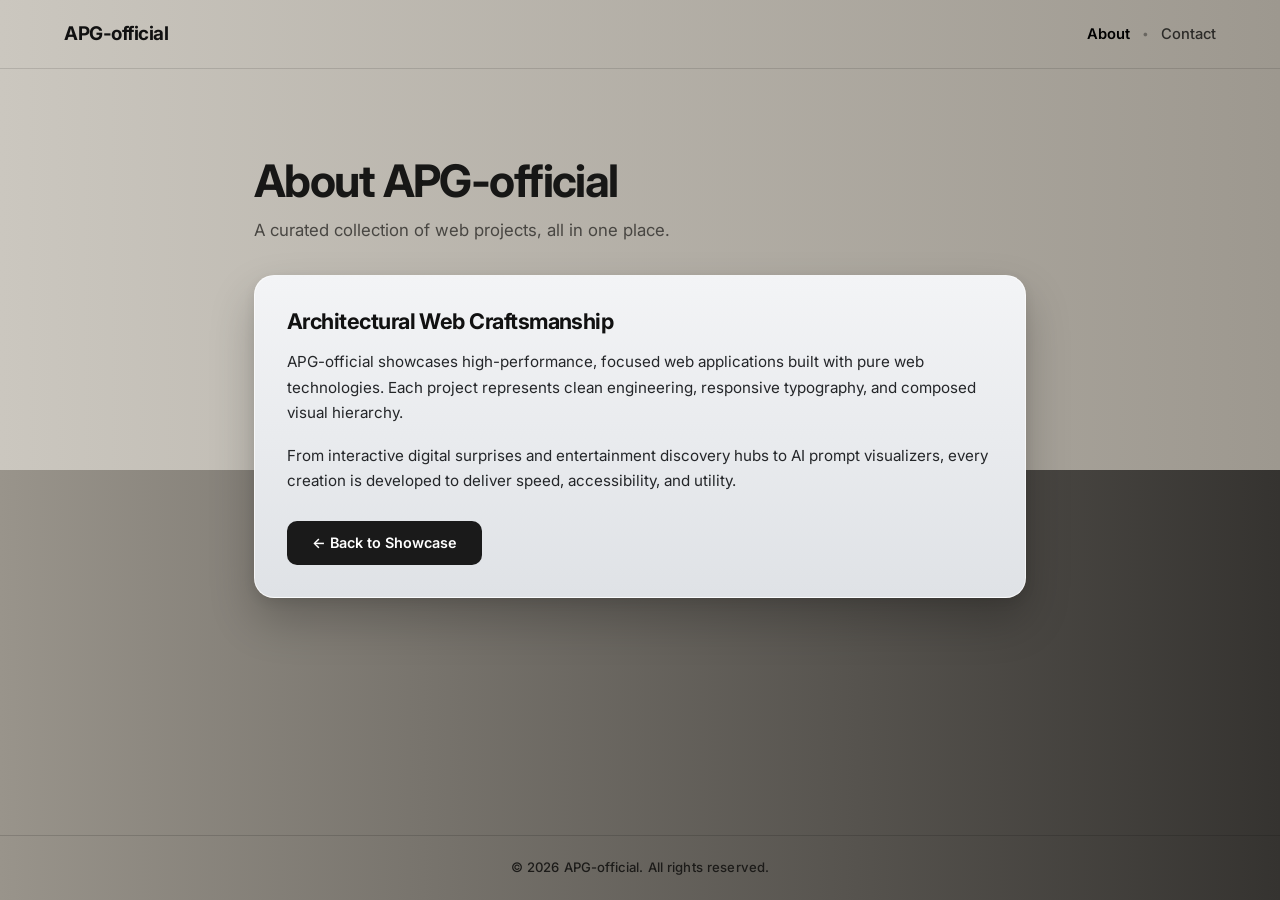
==== about/index.html @ 9f48dbbd "Redesign portfolio: flat matte architectural aesthetic with warm stone-gray and charcoal palette" ====
<!DOCTYPE html>
<html lang="en">
<head>
  <meta charset="UTF-8">
  <meta name="viewport" content="width=device-width, initial-scale=1.0">
  <title>About — APG-official</title>
  <link rel="preconnect" href="https://fonts.googleapis.com">
  <link rel="preconnect" href="https://fonts.gstatic.com" crossorigin>
  <link href="https://fonts.googleapis.com/css2?family=Inter:wght@400;500;600;700&display=swap" rel="stylesheet">
  <link rel="stylesheet" href="../css/style.css">
</head>
<body>
  <header class="site-header">
    <div class="container header-inner">
      <a href="../index.html" class="brand-logo" aria-label="APG-official home">
        <span class="brand-text">APG-official</span>
      </a>
      <nav class="nav-links" aria-label="Main Navigation">
        <a href="../about/" class="nav-item" style="color: var(--text-nav-hover); font-weight: 600;">About</a>
        <span class="nav-separator" aria-hidden="true">&bull;</span>
        <a href="../contact/" class="nav-item">Contact</a>
      </nav>
    </div>
  </header>

  <main>
    <section class="hero-section">
      <div class="container" style="max-width: 820px; padding-top: 36px; padding-bottom: 72px;">
        <h1 class="hero-heading" style="margin-bottom: 12px; font-size: clamp(2.2rem, 3.5vw, 2.8rem);">About APG-official</h1>
        <p class="hero-subtitle" style="margin-bottom: 32px; font-size: 1.05rem; line-height: 1.5;">
          A curated collection of web projects, all in one place.
        </p>
        <div class="card" style="padding: 32px; border-radius: 20px;">
          <h2 class="card-title" style="margin-bottom: 14px; font-size: 1.35rem;">Architectural Web Craftsmanship</h2>
          <p style="color: var(--text-body); font-size: 0.95rem; line-height: 1.65; margin-bottom: 18px;">
            APG-official showcases high-performance, focused web applications built with pure web technologies. Each project represents clean engineering, responsive typography, and composed visual hierarchy.
          </p>
          <p style="color: var(--text-body); font-size: 0.95rem; line-height: 1.65; margin-bottom: 28px;">
            From interactive digital surprises and entertainment discovery hubs to AI prompt visualizers, every creation is developed to deliver speed, accessibility, and utility.
          </p>
          <div>
            <a href="../index.html" class="card-cta" style="width: auto; display: inline-flex; padding: 0 24px; min-width: 180px;">
              <span>&larr; Back to Showcase</span>
            </a>
          </div>
        </div>
      </div>
    </section>
  </main>

  <footer class="site-footer">
    <div class="container footer-inner">
      <p class="footer-copy">&copy; 2026 APG-official. All rights reserved.</p>
    </div>
  </footer>
</body>
</html>
---- css/style.css ----
/* ==========================================================================
   APG-official — Flat, Matte Architectural Portfolio
   Warm Stone-Gray & Deep Charcoal Palette
   Strictly NO neon, NO glowing effects, NO colorful gradients
   ========================================================================== */

/* --- Architectural Design Tokens --- */
:root {
  /* Architectural Stone & Charcoal Palette */
  --stone-light: #cbc7bf;
  --stone-mid: #9d988f;
  --taupe-mid: #99948b;
  --charcoal-deep: #353330;

  /* Typography Colors */
  --text-headline: #171716;
  --text-title: #111111;
  --text-subtitle: #484642;
  --text-body: #242629;
  --text-domain: #5a5e64;
  --text-footer: #1c1b19;
  --text-nav: #2c2b28;
  --text-nav-hover: #000000;

  /* Card Surfaces & Multi-Layer Drop Shadows */
  --card-bg: linear-gradient(180deg, #f3f4f6 0%, #dfe2e6 100%);
  --card-border: rgba(255, 255, 255, 0.65);
  --card-shadow: 0 22px 45px rgba(0, 0, 0, 0.22), 0 4px 12px rgba(0, 0, 0, 0.08);
  --card-shadow-hover: 0 28px 55px rgba(0, 0, 0, 0.26), 0 6px 16px rgba(0, 0, 0, 0.1);

  /* Button Styles */
  --btn-bg: #1a1a1a;
  --btn-bg-hover: #2c2c2c;
  --btn-text: #ffffff;

  /* Search Input */
  --search-bg: rgba(255, 255, 255, 0.24);
  --search-border: rgba(255, 255, 255, 0.42);
  --search-shadow: 0 6px 18px rgba(0, 0, 0, 0.08);
  --search-placeholder: #4e4c48;
  --search-text: #141414;

  /* Hairline Dividers */
  --divider-header: rgba(0, 0, 0, 0.12);
  --divider-footer: rgba(0, 0, 0, 0.14);

  /* Apple / SF Pro inspired sans-serif font stack */
  --font-sans: -apple-system, BlinkMacSystemFont, "SF Pro Display", "SF Pro Text", "Inter", "Segoe UI", Roboto, Helvetica, Arial, sans-serif;

  /* Layout Metrics */
  --max-width: 1200px;
  --container-padding: 24px;
  --radius-card: 20px;
  --radius-preview: 12px;
  --radius-button: 10px;
  --radius-input: 10px;

  /* Dynamic or fallback vertical horizon split behind middle of cards */
  --split-point: 470px;

  /* Transitions */
  --transition-fast: 0.15s ease;
  --transition-smooth: 0.22s ease;
}

/* --- Base & Reset --- */
*, *::before, *::after {
  box-sizing: border-box;
  margin: 0;
  padding: 0;
}

html {
  font-size: 16px;
  scroll-behavior: smooth;
  -webkit-text-size-adjust: 100%;
}

body {
  font-family: var(--font-sans);
  color: var(--text-headline);
  min-height: 100vh;
  display: flex;
  flex-direction: column;
  line-height: 1.5;
  -webkit-font-smoothing: antialiased;
  -moz-osx-font-smoothing: grayscale;

  /* Split Matte Architectural Backdrop:
     Upper: subtle matte warm stone-gray gradient (#cbc7bf -> #9d988f)
     Lower: deeper matte warm taupe-charcoal gradient (#99948b -> #353330)
     with a crisp horizontal horizon split behind the middle of the cards */
  background-image: 
    linear-gradient(90deg, #cbc7bf 0%, #9d988f 100%),
    linear-gradient(90deg, #99948b 0%, #353330 100%);
  background-position: 
    top left,
    0 var(--split-point, 470px);
  background-size: 
    100% var(--split-point, 470px),
    100% 100%;
  background-repeat: no-repeat;
  background-color: var(--charcoal-deep);
}

main {
  flex: 1 0 auto;
}

img {
  display: block;
  max-width: 100%;
  height: auto;
}

button, input {
  font-family: inherit;
}

a {
  color: inherit;
  text-decoration: none;
}

/* Clean, non-neon accessible keyboard focus */
:focus-visible {
  outline: 2px solid #1a1a1a;
  outline-offset: 2px;
}

[hidden] {
  display: none !important;
}

.visually-hidden {
  position: absolute;
  width: 1px;
  height: 1px;
  padding: 0;
  margin: -1px;
  overflow: hidden;
  clip: rect(0, 0, 0, 0);
  white-space: nowrap;
  border: 0;
}

/* --- Shared Layout Container (Strict 1200px Alignment) --- */
.container {
  width: 100%;
  max-width: var(--max-width);
  margin-left: auto;
  margin-right: auto;
  padding-left: var(--container-padding);
  padding-right: var(--container-padding);
}

/* --- Top Navigation Bar --- */
.site-header {
  width: 100%;
  border-bottom: 1px solid var(--divider-header);
  background-color: transparent;
}

.header-inner {
  height: 68px;
  display: flex;
  align-items: center;
  justify-content: space-between;
}

.brand-logo {
  display: inline-flex;
  align-items: center;
  text-decoration: none;
  transition: opacity var(--transition-fast);
}

.brand-logo:hover {
  opacity: 0.85;
}

.brand-text {
  font-size: 1.18rem;
  font-weight: 700;
  letter-spacing: -0.025em;
  color: var(--text-title);
}

.nav-links {
  display: flex;
  align-items: center;
  gap: 12px;
}

.nav-item {
  font-size: 0.92rem;
  font-weight: 500;
  color: var(--text-nav);
  text-decoration: none;
  transition: color var(--transition-fast);
  padding: 4px 0;
}

.nav-item:hover {
  color: var(--text-nav-hover);
}

.nav-separator {
  color: rgba(0, 0, 0, 0.35);
  font-size: 0.75rem;
  user-select: none;
  line-height: 1;
}

/* --- Hero & Search Header Section --- */
.hero-section {
  padding-top: 52px;
  padding-bottom: 36px;
}

.hero-inner {
  display: flex;
  align-items: flex-end;
  justify-content: space-between;
  gap: 32px;
}

.hero-content {
  flex: 1 1 auto;
}

.hero-heading {
  font-size: clamp(2.2rem, 3.8vw, 3rem);
  font-weight: 700;
  color: var(--text-headline);
  line-height: 1.1;
  letter-spacing: -0.035em;
}

.hero-subtitle {
  margin-top: 8px;
  font-size: 1.05rem;
  font-weight: 400;
  color: var(--text-subtitle);
  line-height: 1.45;
}

/* Compact Matte Search Input */
.search-wrapper {
  flex: 0 0 310px;
  max-width: 100%;
}

.search-box {
  position: relative;
  display: flex;
  align-items: center;
  width: 100%;
}

.search-icon {
  position: absolute;
  left: 14px;
  width: 18px;
  height: 18px;
  color: var(--search-placeholder);
  pointer-events: none;
}

.search-input {
  width: 100%;
  height: 44px;
  padding: 0 38px 0 42px;
  font-size: 0.92rem;
  font-weight: 400;
  color: var(--search-text);
  background-color: var(--search-bg);
  border: 1px solid var(--search-border);
  border-radius: var(--radius-input);
  box-shadow: var(--search-shadow);
  backdrop-filter: blur(8px);
  -webkit-backdrop-filter: blur(8px);
  transition: background-color var(--transition-fast), border-color var(--transition-fast), box-shadow var(--transition-fast);
}

.search-input::placeholder {
  color: var(--search-placeholder);
  opacity: 0.85;
}

.search-input:hover {
  background-color: rgba(255, 255, 255, 0.32);
  border-color: rgba(255, 255, 255, 0.55);
}

.search-input:focus {
  outline: none;
  background-color: rgba(255, 255, 255, 0.4);
  border-color: rgba(0, 0, 0, 0.25);
  box-shadow: 0 8px 24px rgba(0, 0, 0, 0.12);
}

.search-clear-btn {
  position: absolute;
  right: 8px;
  width: 28px;
  height: 28px;
  display: flex;
  align-items: center;
  justify-content: center;
  background: transparent;
  border: none;
  border-radius: 6px;
  color: var(--search-placeholder);
  cursor: pointer;
  padding: 0;
  transition: color var(--transition-fast), background-color var(--transition-fast);
}

.search-clear-btn svg {
  width: 14px;
  height: 14px;
}

.search-clear-btn:hover {
  color: var(--text-headline);
  background-color: rgba(0, 0, 0, 0.08);
}

/* --- Gallery Grid Section --- */
.gallery-section {
  padding-top: 12px;
  padding-bottom: 84px;
}

.gallery-grid {
  display: grid;
  grid-template-columns: repeat(3, 1fr);
  gap: 28px;
  align-items: stretch; /* Cards stretch to equal height */
}

/* --- Architectural Card Component --- */
.card {
  display: flex;
  flex-direction: column;
  height: 100%;
  background-image: var(--card-bg);
  border: 1px solid var(--card-border);
  border-radius: var(--radius-card);
  box-shadow: var(--card-shadow);
  padding: 12px; /* 12px outer frame around preview image */
  overflow: hidden;
  transition: transform var(--transition-smooth), box-shadow var(--transition-smooth);
}

.card:hover {
  transform: translateY(-4px);
  box-shadow: var(--card-shadow-hover);
}

/* 16:10 Thumbnail Preview Container */
.card-thumbnail-wrap {
  position: relative;
  width: 100%;
  aspect-ratio: 16 / 10;
  border-radius: var(--radius-preview);
  overflow: hidden;
  background-color: #d8dbdf;
}

.card-thumbnail {
  width: 100%;
  height: 100%;
  object-fit: cover;
  object-position: top center;
  display: block;
}

/* Fallback preview placeholder when image fails */
.card-thumbnail-fallback {
  width: 100%;
  height: 100%;
  display: flex;
  flex-direction: column;
  align-items: center;
  justify-content: center;
  gap: 8px;
  background: #d8dbdf;
  color: var(--text-subtitle);
  font-size: 0.85rem;
  letter-spacing: 0.02em;
  text-align: center;
  padding: 16px;
}

.card-thumbnail-fallback svg {
  width: 28px;
  height: 28px;
  opacity: 0.6;
}

/* Card Body */
.card-body {
  display: flex;
  flex-direction: column;
  flex: 1 0 auto;
  padding: 18px 10px 8px 10px; /* ~22px total horizontal padding with card's 12px padding */
}

.card-title {
  font-size: 1.28rem;
  font-weight: 700;
  color: var(--text-title);
  line-height: 1.25;
  letter-spacing: -0.025em;
  margin-bottom: 4px;
}

/* Domain Line */
.card-domain {
  font-size: 0.82rem;
  color: var(--text-domain);
  font-weight: 500;
  letter-spacing: 0.01em;
  display: inline-flex;
  align-items: center;
  gap: 6px;
  margin-bottom: 12px;
}

.card-domain-icon {
  width: 13px;
  height: 13px;
  flex-shrink: 0;
  color: var(--text-domain);
}

/* Short Description (Clamped to 2 lines max) */
.card-desc {
  font-size: 0.9rem;
  line-height: 1.5;
  color: var(--text-body);
  margin-bottom: 22px;
  
  /* Strictly clamped to 2 lines max with ellipsis */
  display: -webkit-box;
  -webkit-line-clamp: 2;
  -webkit-box-orient: vertical;
  overflow: hidden;
  text-overflow: ellipsis;
}

/* Card Footer & Full-Width CTA Button */
.card-footer {
  margin-top: auto; /* Pushes button strictly to bottom horizontal baseline */
}

.card-cta {
  display: inline-flex;
  align-items: center;
  justify-content: center;
  gap: 8px;
  width: 100%;
  height: 44px;
  padding: 0 16px;
  font-size: 0.9rem;
  font-weight: 600;
  color: var(--btn-text);
  background-color: var(--btn-bg);
  border: 1px solid transparent;
  border-radius: var(--radius-button);
  text-decoration: none;
  cursor: pointer;
  transition: background-color var(--transition-fast), transform var(--transition-fast);
}

.card-cta:hover {
  background-color: var(--btn-bg-hover);
}

.card-cta:active {
  transform: scale(0.99);
}

.cta-arrow-svg {
  width: 14px;
  height: 14px;
  transition: transform var(--transition-fast);
}

.card-cta:hover .cta-arrow-svg {
  transform: translate(1px, -1px);
}

/* --- Empty Search State --- */
.empty-state {
  padding: 48px 0;
}

.empty-state-card {
  max-width: 440px;
  margin: 0 auto;
  text-align: center;
  padding: 40px 28px;
  background-image: var(--card-bg);
  border: 1px solid var(--card-border);
  border-radius: var(--radius-card);
  box-shadow: var(--card-shadow);
}

.empty-state-icon {
  width: 44px;
  height: 44px;
  margin: 0 auto 16px;
  display: flex;
  align-items: center;
  justify-content: center;
  color: var(--text-subtitle);
}

.empty-state-icon svg {
  width: 36px;
  height: 36px;
}

.empty-state-title {
  font-size: 1.18rem;
  font-weight: 700;
  color: var(--text-title);
  letter-spacing: -0.02em;
  margin-bottom: 8px;
}

.empty-state-desc {
  font-size: 0.9rem;
  color: var(--text-subtitle);
  line-height: 1.5;
  margin-bottom: 22px;
}

.btn-clear-search {
  display: inline-flex;
  align-items: center;
  justify-content: center;
  height: 42px;
  padding: 0 22px;
  font-size: 0.88rem;
  font-weight: 600;
  color: var(--btn-text);
  background-color: var(--btn-bg);
  border: 1px solid transparent;
  border-radius: var(--radius-button);
  cursor: pointer;
  transition: background-color var(--transition-fast), transform var(--transition-fast);
}

.btn-clear-search:hover {
  background-color: var(--btn-bg-hover);
}

.btn-clear-search:active {
  transform: scale(0.99);
}

/* --- Minimal Footer --- */
.site-footer {
  margin-top: auto;
  border-top: 1px solid var(--divider-footer);
  background-color: transparent;
}

.footer-inner {
  height: 64px;
  display: flex;
  align-items: center;
  justify-content: center;
}

.footer-copy {
  font-size: 0.82rem;
  font-weight: 500;
  color: var(--text-footer);
  letter-spacing: 0.01em;
}

/* ==========================================================================
   Responsive Breakpoints
   Desktop (>= 1024px): 3 columns, horizontal hero + search
   Tablet (640px – 1023px): 2 columns, cleanly aligned
   Mobile (< 640px): 1 column, stacked hero + search, full width
   ========================================================================== */

/* Tablet (640px – 1023px) */
@media (max-width: 1023px) {
  .hero-section {
    padding-top: 42px;
    padding-bottom: 28px;
  }

  .gallery-grid {
    grid-template-columns: repeat(2, 1fr);
    gap: 24px;
  }

  .search-wrapper {
    flex: 0 0 280px;
  }
}

/* Mobile (< 640px) */
@media (max-width: 639px) {
  :root {
    --container-padding: 18px;
  }

  .header-inner {
    height: 60px;
  }

  .hero-section {
    padding-top: 32px;
    padding-bottom: 24px;
  }

  .hero-inner {
    flex-direction: column;
    align-items: stretch;
    gap: 20px;
  }

  .hero-heading {
    font-size: 1.85rem;
    line-height: 1.15;
  }

  .hero-subtitle {
    font-size: 0.96rem;
  }

  .search-wrapper {
    flex: 1 1 auto;
    width: 100%;
  }

  .gallery-section {
    padding-top: 8px;
    padding-bottom: 56px;
  }

  .gallery-grid {
    grid-template-columns: 1fr;
    gap: 20px;
  }

  .card-cta {
    height: 44px; /* Touch target */
  }

  .footer-inner {
    height: 56px;
  }
}
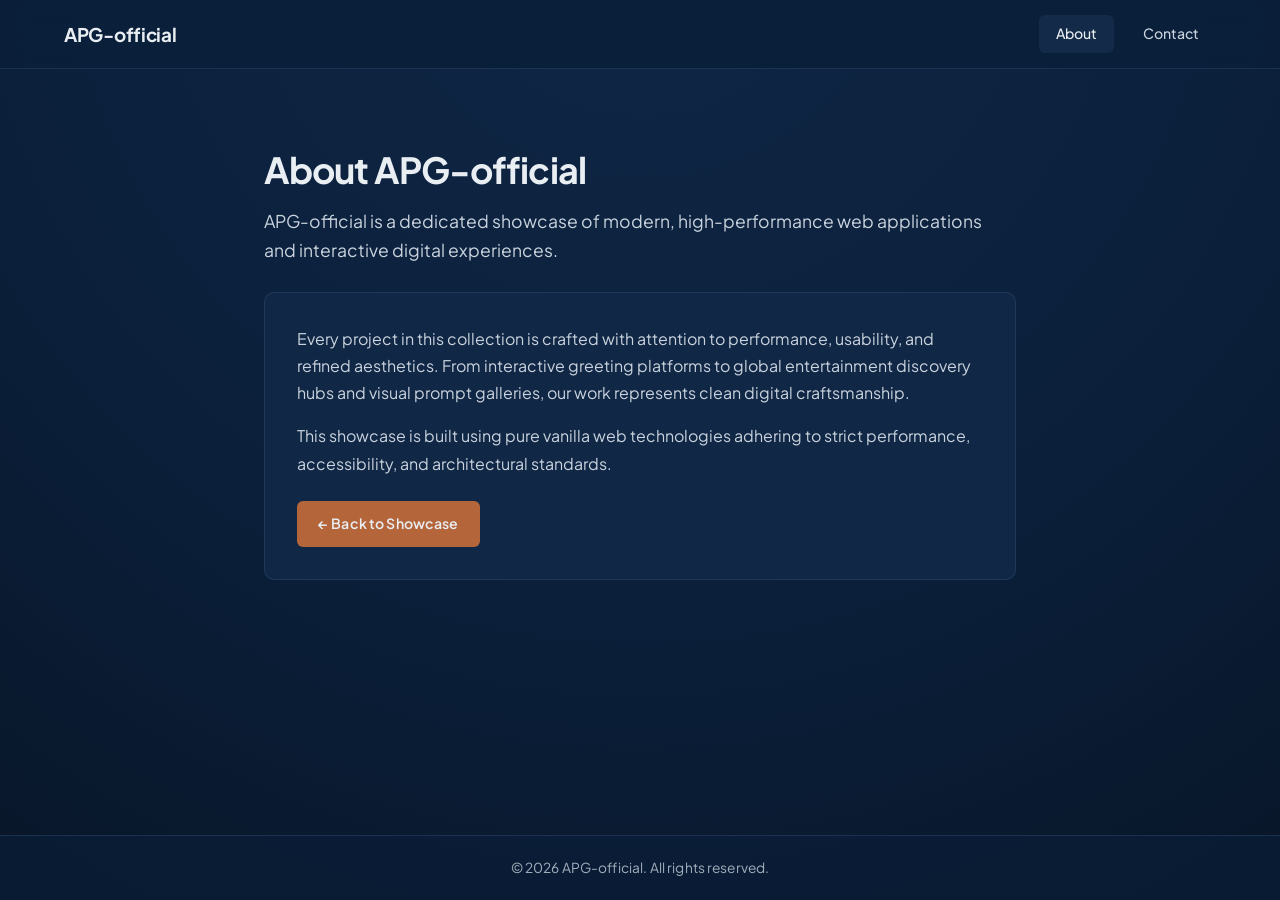
==== commit 665f7fe9: "fixed back" ====
--- a/about/index.html
+++ b/about/index.html
@@ -6,7 +6,7 @@
   <title>About — APG-official</title>
   <link rel="preconnect" href="https://fonts.googleapis.com">
   <link rel="preconnect" href="https://fonts.gstatic.com" crossorigin>
-  <link href="https://fonts.googleapis.com/css2?family=Inter:wght@400;500;600;700&display=swap" rel="stylesheet">
+  <link href="https://fonts.googleapis.com/css2?family=Plus+Jakarta+Sans:wght@400;500;600;700&display=swap" rel="stylesheet">
   <link rel="stylesheet" href="../css/style.css">
 </head>
 <body>
@@ -16,8 +16,7 @@
         <span class="brand-text">APG-official</span>
       </a>
       <nav class="nav-links" aria-label="Main Navigation">
-        <a href="../about/" class="nav-item" style="color: var(--text-nav-hover); font-weight: 600;">About</a>
-        <span class="nav-separator" aria-hidden="true">&bull;</span>
+        <a href="../about/" class="nav-item" style="color: var(--text-primary); background-color: rgba(58, 90, 128, 0.2);">About</a>
         <a href="../contact/" class="nav-item">Contact</a>
       </nav>
     </div>
@@ -25,24 +24,21 @@
 
   <main>
     <section class="hero-section">
-      <div class="container" style="max-width: 820px; padding-top: 36px; padding-bottom: 72px;">
-        <h1 class="hero-heading" style="margin-bottom: 12px; font-size: clamp(2.2rem, 3.5vw, 2.8rem);">About APG-official</h1>
-        <p class="hero-subtitle" style="margin-bottom: 32px; font-size: 1.05rem; line-height: 1.5;">
-          A curated collection of web projects, all in one place.
+      <div class="container" style="max-width: 800px; padding-top: 24px; padding-bottom: 60px;">
+        <h1 class="hero-heading" style="margin-bottom: 16px;">About APG-official</h1>
+        <p class="hero-subtitle" style="margin-bottom: 28px; font-size: 1.1rem; line-height: 1.6;">
+          APG-official is a dedicated showcase of modern, high-performance web applications and interactive digital experiences.
         </p>
-        <div class="card" style="padding: 32px; border-radius: 20px;">
-          <h2 class="card-title" style="margin-bottom: 14px; font-size: 1.35rem;">Architectural Web Craftsmanship</h2>
-          <p style="color: var(--text-body); font-size: 0.95rem; line-height: 1.65; margin-bottom: 18px;">
-            APG-official showcases high-performance, focused web applications built with pure web technologies. Each project represents clean engineering, responsive typography, and composed visual hierarchy.
+        <div style="background-color: var(--surface-card); border: 1px solid var(--slate-steel-border); border-radius: var(--radius-card); padding: 32px; color: var(--text-secondary); line-height: 1.7;">
+          <p style="margin-bottom: 16px;">
+            Every project in this collection is crafted with attention to performance, usability, and refined aesthetics. From interactive greeting platforms to global entertainment discovery hubs and visual prompt galleries, our work represents clean digital craftsmanship.
           </p>
-          <p style="color: var(--text-body); font-size: 0.95rem; line-height: 1.65; margin-bottom: 28px;">
-            From interactive digital surprises and entertainment discovery hubs to AI prompt visualizers, every creation is developed to deliver speed, accessibility, and utility.
+          <p style="margin-bottom: 24px;">
+            This showcase is built using pure vanilla web technologies adhering to strict performance, accessibility, and architectural standards.
           </p>
-          <div>
-            <a href="../index.html" class="card-cta" style="width: auto; display: inline-flex; padding: 0 24px; min-width: 180px;">
-              <span>&larr; Back to Showcase</span>
-            </a>
-          </div>
+          <a href="index.html" class="card-cta" style="width: auto; display: inline-flex; padding: 10px 20px;">
+            &larr; Back to Showcase
+          </a>
         </div>
       </div>
     </section>
--- a/css/style.css
+++ b/css/style.css
@@ -1,66 +1,41 @@
 /* ==========================================================================
-   APG-official — Flat, Matte Architectural Portfolio
-   Warm Stone-Gray & Deep Charcoal Palette
-   Strictly NO neon, NO glowing effects, NO colorful gradients
+   APG-official — Executive Statesman Navy & Copper Showcase Gallery
+   Strictly no neon, no glowing borders, no harsh shadows, no flashy animations
    ========================================================================== */
 
-/* --- Architectural Design Tokens --- */
+/* --- Design Tokens & Palette --- */
 :root {
-  /* Architectural Stone & Charcoal Palette */
-  --stone-light: #cbc7bf;
-  --stone-mid: #9d988f;
-  --taupe-mid: #99948b;
-  --charcoal-deep: #353330;
-
-  /* Typography Colors */
-  --text-headline: #171716;
-  --text-title: #111111;
-  --text-subtitle: #484642;
-  --text-body: #242629;
-  --text-domain: #5a5e64;
-  --text-footer: #1c1b19;
-  --text-nav: #2c2b28;
-  --text-nav-hover: #000000;
-
-  /* Card Surfaces & Multi-Layer Drop Shadows */
-  --card-bg: linear-gradient(180deg, #f3f4f6 0%, #dfe2e6 100%);
-  --card-border: rgba(255, 255, 255, 0.65);
-  --card-shadow: 0 22px 45px rgba(0, 0, 0, 0.22), 0 4px 12px rgba(0, 0, 0, 0.08);
-  --card-shadow-hover: 0 28px 55px rgba(0, 0, 0, 0.26), 0 6px 16px rgba(0, 0, 0, 0.1);
-
-  /* Button Styles */
-  --btn-bg: #1a1a1a;
-  --btn-bg-hover: #2c2c2c;
-  --btn-text: #ffffff;
-
-  /* Search Input */
-  --search-bg: rgba(255, 255, 255, 0.24);
-  --search-border: rgba(255, 255, 255, 0.42);
-  --search-shadow: 0 6px 18px rgba(0, 0, 0, 0.08);
-  --search-placeholder: #4e4c48;
-  --search-text: #141414;
-
-  /* Hairline Dividers */
-  --divider-header: rgba(0, 0, 0, 0.12);
-  --divider-footer: rgba(0, 0, 0, 0.14);
-
-  /* Apple / SF Pro inspired sans-serif font stack */
-  --font-sans: -apple-system, BlinkMacSystemFont, "SF Pro Display", "SF Pro Text", "Inter", "Segoe UI", Roboto, Helvetica, Arial, sans-serif;
-
+  /* Exact Specified Palette */
+  --bg-navy: #0B1F3A;          /* Primary Deep Navy background */
+  --surface-card: #112746;     /* Elevated matte card surface */
+  --text-primary: #E9EEF3;     /* Cool Porcelain — headings, titles, brand */
+  --text-secondary: #C9D3DD;   /* Pale Steel — subtitles, descriptions, domains */
+  --slate-steel: #3A5A80;      /* Slate Steel — hairline borders, input outlines */
+  --accent-copper: #B5653A;    /* Copper — primary action buttons & accents */
+
+  /* Derived Tonal States (Matte & Composed) */
+  --bg-gradient-top: #0F2746;
+  --bg-gradient-bottom: #081628;
+  --surface-card-hover: #142F53;
+  --surface-card-subtle: #0E223D;
+  --slate-steel-border: rgba(58, 90, 128, 0.35);
+  --slate-steel-hover: rgba(58, 90, 128, 0.65);
+  --accent-copper-hover: #C67448;
+  --accent-copper-active: #9E532C;
+
+  /* Typography */
+  --font-family: 'Plus Jakarta Sans', -apple-system, BlinkMacSystemFont, 'Segoe UI', Roboto, Helvetica, Arial, sans-serif;
+  
   /* Layout Metrics */
   --max-width: 1200px;
   --container-padding: 24px;
-  --radius-card: 20px;
-  --radius-preview: 12px;
-  --radius-button: 10px;
-  --radius-input: 10px;
-
-  /* Dynamic or fallback vertical horizon split behind middle of cards */
-  --split-point: 470px;
-
-  /* Transitions */
+  --radius-card: 10px;
+  --radius-button: 6px;
+  --radius-input: 8px;
+
+  /* Subtle Transitions (No Flashy Animations) */
   --transition-fast: 0.15s ease;
-  --transition-smooth: 0.22s ease;
+  --transition-normal: 0.22s ease-in-out;
 }
 
 /* --- Base & Reset --- */
@@ -77,30 +52,17 @@
 }
 
 body {
-  font-family: var(--font-sans);
-  color: var(--text-headline);
+  font-family: var(--font-family);
+  background-color: var(--bg-navy);
+  background-image: radial-gradient(circle at 50% -10%, var(--bg-gradient-top) 0%, var(--bg-navy) 60%, var(--bg-gradient-bottom) 100%);
+  background-attachment: fixed;
+  color: var(--text-primary);
   min-height: 100vh;
   display: flex;
   flex-direction: column;
   line-height: 1.5;
   -webkit-font-smoothing: antialiased;
   -moz-osx-font-smoothing: grayscale;
-
-  /* Split Matte Architectural Backdrop:
-     Upper: subtle matte warm stone-gray gradient (#cbc7bf -> #9d988f)
-     Lower: deeper matte warm taupe-charcoal gradient (#99948b -> #353330)
-     with a crisp horizontal horizon split behind the middle of the cards */
-  background-image: 
-    linear-gradient(90deg, #cbc7bf 0%, #9d988f 100%),
-    linear-gradient(90deg, #99948b 0%, #353330 100%);
-  background-position: 
-    top left,
-    0 var(--split-point, 470px);
-  background-size: 
-    100% var(--split-point, 470px),
-    100% 100%;
-  background-repeat: no-repeat;
-  background-color: var(--charcoal-deep);
 }
 
 main {
@@ -122,9 +84,9 @@
   text-decoration: none;
 }
 
-/* Clean, non-neon accessible keyboard focus */
+/* Accessibility Focus States */
 :focus-visible {
-  outline: 2px solid #1a1a1a;
+  outline: 2px solid var(--accent-copper);
   outline-offset: 2px;
 }
 
@@ -154,11 +116,15 @@
   padding-right: var(--container-padding);
 }
 
-/* --- Top Navigation Bar --- */
+/* --- Top Navigation Bar (Sticky, Minimal) --- */
 .site-header {
-  width: 100%;
-  border-bottom: 1px solid var(--divider-header);
-  background-color: transparent;
+  position: sticky;
+  top: 0;
+  z-index: 100;
+  background-color: rgba(11, 31, 58, 0.94);
+  backdrop-filter: blur(12px);
+  -webkit-backdrop-filter: blur(12px);
+  border-bottom: 1px solid var(--slate-steel-border);
 }
 
 .header-inner {
@@ -171,19 +137,20 @@
 .brand-logo {
   display: inline-flex;
   align-items: center;
+  gap: 8px;
   text-decoration: none;
   transition: opacity var(--transition-fast);
 }
 
 .brand-logo:hover {
-  opacity: 0.85;
+  opacity: 0.9;
 }
 
 .brand-text {
   font-size: 1.18rem;
   font-weight: 700;
-  letter-spacing: -0.025em;
-  color: var(--text-title);
+  letter-spacing: -0.015em;
+  color: var(--text-primary);
 }
 
 .nav-links {
@@ -193,29 +160,29 @@
 }
 
 .nav-item {
-  font-size: 0.92rem;
+  display: inline-flex;
+  align-items: center;
+  justify-content: center;
+  min-height: 38px;
+  padding: 0 16px;
+  font-size: 0.88rem;
   font-weight: 500;
-  color: var(--text-nav);
-  text-decoration: none;
-  transition: color var(--transition-fast);
-  padding: 4px 0;
+  color: var(--text-secondary);
+  border-radius: var(--radius-button);
+  border: 1px solid transparent;
+  transition: color var(--transition-fast), border-color var(--transition-fast), background-color var(--transition-fast);
 }
 
 .nav-item:hover {
-  color: var(--text-nav-hover);
-}
-
-.nav-separator {
-  color: rgba(0, 0, 0, 0.35);
-  font-size: 0.75rem;
-  user-select: none;
-  line-height: 1;
+  color: var(--text-primary);
+  background-color: rgba(58, 90, 128, 0.15);
+  border-color: rgba(58, 90, 128, 0.3);
 }
 
 /* --- Hero & Search Header Section --- */
 .hero-section {
-  padding-top: 52px;
-  padding-bottom: 36px;
+  padding-top: 56px;
+  padding-bottom: 32px;
 }
 
 .hero-inner {
@@ -230,24 +197,23 @@
 }
 
 .hero-heading {
-  font-size: clamp(2.2rem, 3.8vw, 3rem);
+  font-size: 2.25rem;
   font-weight: 700;
-  color: var(--text-headline);
-  line-height: 1.1;
-  letter-spacing: -0.035em;
+  color: var(--text-primary);
+  letter-spacing: -0.025em;
+  line-height: 1.18;
 }
 
 .hero-subtitle {
   margin-top: 8px;
   font-size: 1.05rem;
   font-weight: 400;
-  color: var(--text-subtitle);
-  line-height: 1.45;
-}
-
-/* Compact Matte Search Input */
+  color: var(--text-secondary);
+  line-height: 1.5;
+}
+
 .search-wrapper {
-  flex: 0 0 310px;
+  flex: 0 0 340px;
   max-width: 100%;
 }
 
@@ -263,41 +229,41 @@
   left: 14px;
   width: 18px;
   height: 18px;
-  color: var(--search-placeholder);
+  color: var(--slate-steel);
   pointer-events: none;
+  transition: color var(--transition-fast);
 }
 
 .search-input {
   width: 100%;
   height: 44px;
-  padding: 0 38px 0 42px;
+  padding: 0 40px 0 42px;
   font-size: 0.92rem;
-  font-weight: 400;
-  color: var(--search-text);
-  background-color: var(--search-bg);
-  border: 1px solid var(--search-border);
+  color: var(--text-primary);
+  background-color: var(--surface-card);
+  border: 1px solid var(--slate-steel-border);
   border-radius: var(--radius-input);
-  box-shadow: var(--search-shadow);
-  backdrop-filter: blur(8px);
-  -webkit-backdrop-filter: blur(8px);
-  transition: background-color var(--transition-fast), border-color var(--transition-fast), box-shadow var(--transition-fast);
+  transition: border-color var(--transition-fast), background-color var(--transition-fast);
 }
 
 .search-input::placeholder {
-  color: var(--search-placeholder);
-  opacity: 0.85;
+  color: var(--text-secondary);
+  opacity: 0.65;
 }
 
 .search-input:hover {
-  background-color: rgba(255, 255, 255, 0.32);
-  border-color: rgba(255, 255, 255, 0.55);
+  border-color: var(--slate-steel-hover);
 }
 
 .search-input:focus {
   outline: none;
-  background-color: rgba(255, 255, 255, 0.4);
-  border-color: rgba(0, 0, 0, 0.25);
-  box-shadow: 0 8px 24px rgba(0, 0, 0, 0.12);
+  background-color: var(--surface-card-hover);
+  border-color: var(--slate-steel);
+  box-shadow: 0 0 0 1px var(--slate-steel);
+}
+
+.search-input:focus ~ .search-icon {
+  color: var(--text-secondary);
 }
 
 .search-clear-btn {
@@ -310,8 +276,8 @@
   justify-content: center;
   background: transparent;
   border: none;
-  border-radius: 6px;
-  color: var(--search-placeholder);
+  border-radius: 4px;
+  color: var(--text-secondary);
   cursor: pointer;
   padding: 0;
   transition: color var(--transition-fast), background-color var(--transition-fast);
@@ -323,50 +289,48 @@
 }
 
 .search-clear-btn:hover {
-  color: var(--text-headline);
-  background-color: rgba(0, 0, 0, 0.08);
+  color: var(--text-primary);
+  background-color: rgba(58, 90, 128, 0.25);
 }
 
 /* --- Gallery Grid Section --- */
 .gallery-section {
   padding-top: 12px;
-  padding-bottom: 84px;
+  padding-bottom: 72px;
 }
 
 .gallery-grid {
   display: grid;
   grid-template-columns: repeat(3, 1fr);
-  gap: 28px;
-  align-items: stretch; /* Cards stretch to equal height */
-}
-
-/* --- Architectural Card Component --- */
+  gap: 24px;
+  align-items: stretch; /* Cards stretch to equal height in each row */
+}
+
+/* --- Website Card Component --- */
 .card {
   display: flex;
   flex-direction: column;
   height: 100%;
-  background-image: var(--card-bg);
-  border: 1px solid var(--card-border);
+  background-color: var(--surface-card);
+  border: 1px solid var(--slate-steel-border);
   border-radius: var(--radius-card);
-  box-shadow: var(--card-shadow);
-  padding: 12px; /* 12px outer frame around preview image */
   overflow: hidden;
-  transition: transform var(--transition-smooth), box-shadow var(--transition-smooth);
+  transition: border-color var(--transition-normal), background-color var(--transition-normal);
 }
 
 .card:hover {
-  transform: translateY(-4px);
-  box-shadow: var(--card-shadow-hover);
-}
-
-/* 16:10 Thumbnail Preview Container */
+  background-color: var(--surface-card-hover);
+  border-color: var(--slate-steel-hover);
+}
+
+/* Thumbnail 16:10 Container */
 .card-thumbnail-wrap {
   position: relative;
   width: 100%;
   aspect-ratio: 16 / 10;
-  border-radius: var(--radius-preview);
   overflow: hidden;
-  background-color: #d8dbdf;
+  background-color: var(--surface-card-subtle);
+  border-bottom: 1px solid var(--slate-steel-border);
 }
 
 .card-thumbnail {
@@ -375,6 +339,11 @@
   object-fit: cover;
   object-position: top center;
   display: block;
+  transition: transform 0.28s ease;
+}
+
+.card:hover .card-thumbnail {
+  transform: scale(1.02);
 }
 
 /* Fallback preview placeholder when image fails */
@@ -386,8 +355,8 @@
   align-items: center;
   justify-content: center;
   gap: 8px;
-  background: #d8dbdf;
-  color: var(--text-subtitle);
+  background: linear-gradient(135deg, #0e223d 0%, #15335b 100%);
+  color: var(--text-secondary);
   font-size: 0.85rem;
   letter-spacing: 0.02em;
   text-align: center;
@@ -405,45 +374,44 @@
   display: flex;
   flex-direction: column;
   flex: 1 0 auto;
-  padding: 18px 10px 8px 10px; /* ~22px total horizontal padding with card's 12px padding */
+  padding: 22px 22px 20px;
 }
 
 .card-title {
-  font-size: 1.28rem;
-  font-weight: 700;
-  color: var(--text-title);
-  line-height: 1.25;
-  letter-spacing: -0.025em;
+  font-size: 1.18rem;
+  font-weight: 600;
+  color: var(--text-primary);
+  line-height: 1.3;
+  letter-spacing: -0.015em;
   margin-bottom: 4px;
 }
 
-/* Domain Line */
 .card-domain {
-  font-size: 0.82rem;
-  color: var(--text-domain);
+  font-size: 0.84rem;
+  color: var(--text-secondary);
+  opacity: 0.85;
   font-weight: 500;
   letter-spacing: 0.01em;
   display: inline-flex;
   align-items: center;
-  gap: 6px;
+  gap: 5px;
   margin-bottom: 12px;
 }
 
 .card-domain-icon {
-  width: 13px;
-  height: 13px;
+  width: 12px;
+  height: 12px;
+  opacity: 0.6;
   flex-shrink: 0;
-  color: var(--text-domain);
-}
-
-/* Short Description (Clamped to 2 lines max) */
+}
+
 .card-desc {
-  font-size: 0.9rem;
-  line-height: 1.5;
-  color: var(--text-body);
+  font-size: 0.92rem;
+  line-height: 1.55;
+  color: var(--text-secondary);
   margin-bottom: 22px;
   
-  /* Strictly clamped to 2 lines max with ellipsis */
+  /* Strictly clamped to 2 lines max so cards stay uniform */
   display: -webkit-box;
   -webkit-line-clamp: 2;
   -webkit-box-orient: vertical;
@@ -451,46 +419,48 @@
   text-overflow: ellipsis;
 }
 
-/* Card Footer & Full-Width CTA Button */
+/* Card Footer & Action CTA */
 .card-footer {
-  margin-top: auto; /* Pushes button strictly to bottom horizontal baseline */
+  margin-top: auto; /* Pushes button strictly to bottom baseline */
 }
 
 .card-cta {
   display: inline-flex;
   align-items: center;
   justify-content: center;
-  gap: 8px;
   width: 100%;
-  height: 44px;
-  padding: 0 16px;
-  font-size: 0.9rem;
+  min-height: 42px;
+  padding: 10px 16px;
+  font-size: 0.88rem;
   font-weight: 600;
-  color: var(--btn-text);
-  background-color: var(--btn-bg);
+  letter-spacing: 0.01em;
+  color: var(--text-primary);
+  background-color: var(--accent-copper);
   border: 1px solid transparent;
   border-radius: var(--radius-button);
   text-decoration: none;
   cursor: pointer;
-  transition: background-color var(--transition-fast), transform var(--transition-fast);
+  transition: background-color var(--transition-fast), border-color var(--transition-fast), transform var(--transition-fast);
 }
 
 .card-cta:hover {
-  background-color: var(--btn-bg-hover);
+  background-color: var(--accent-copper-hover);
 }
 
 .card-cta:active {
-  transform: scale(0.99);
-}
-
-.cta-arrow-svg {
-  width: 14px;
-  height: 14px;
+  background-color: var(--accent-copper-active);
+}
+
+.cta-arrow {
+  margin-left: 6px;
+  font-size: 1.05rem;
+  line-height: 1;
+  display: inline-block;
   transition: transform var(--transition-fast);
 }
 
-.card-cta:hover .cta-arrow-svg {
-  transform: translate(1px, -1px);
+.card-cta:hover .cta-arrow {
+  transform: translate(2px, -2px);
 }
 
 /* --- Empty Search State --- */
@@ -503,71 +473,66 @@
   margin: 0 auto;
   text-align: center;
   padding: 40px 28px;
-  background-image: var(--card-bg);
-  border: 1px solid var(--card-border);
+  background-color: var(--surface-card);
+  border: 1px solid var(--slate-steel-border);
   border-radius: var(--radius-card);
-  box-shadow: var(--card-shadow);
 }
 
 .empty-state-icon {
-  width: 44px;
-  height: 44px;
+  width: 48px;
+  height: 48px;
   margin: 0 auto 16px;
   display: flex;
   align-items: center;
   justify-content: center;
-  color: var(--text-subtitle);
+  color: var(--slate-steel);
 }
 
 .empty-state-icon svg {
-  width: 36px;
-  height: 36px;
+  width: 38px;
+  height: 38px;
 }
 
 .empty-state-title {
-  font-size: 1.18rem;
-  font-weight: 700;
-  color: var(--text-title);
-  letter-spacing: -0.02em;
+  font-size: 1.15rem;
+  font-weight: 600;
+  color: var(--text-primary);
   margin-bottom: 8px;
 }
 
 .empty-state-desc {
   font-size: 0.9rem;
-  color: var(--text-subtitle);
+  color: var(--text-secondary);
   line-height: 1.5;
-  margin-bottom: 22px;
+  margin-bottom: 20px;
 }
 
 .btn-clear-search {
   display: inline-flex;
   align-items: center;
   justify-content: center;
-  height: 42px;
-  padding: 0 22px;
+  min-height: 38px;
+  padding: 0 18px;
   font-size: 0.88rem;
   font-weight: 600;
-  color: var(--btn-text);
-  background-color: var(--btn-bg);
-  border: 1px solid transparent;
+  color: var(--text-primary);
+  background-color: transparent;
+  border: 1px solid var(--slate-steel);
   border-radius: var(--radius-button);
   cursor: pointer;
-  transition: background-color var(--transition-fast), transform var(--transition-fast);
+  transition: background-color var(--transition-fast), border-color var(--transition-fast);
 }
 
 .btn-clear-search:hover {
-  background-color: var(--btn-bg-hover);
-}
-
-.btn-clear-search:active {
-  transform: scale(0.99);
+  background-color: rgba(58, 90, 128, 0.25);
+  border-color: var(--text-secondary);
 }
 
 /* --- Minimal Footer --- */
 .site-footer {
   margin-top: auto;
-  border-top: 1px solid var(--divider-footer);
-  background-color: transparent;
+  border-top: 1px solid var(--slate-steel-border);
+  background-color: rgba(11, 31, 58, 0.6);
 }
 
 .footer-inner {
@@ -578,9 +543,9 @@
 }
 
 .footer-copy {
-  font-size: 0.82rem;
-  font-weight: 500;
-  color: var(--text-footer);
+  font-size: 0.86rem;
+  color: var(--text-secondary);
+  opacity: 0.8;
   letter-spacing: 0.01em;
 }
 
@@ -594,17 +559,21 @@
 /* Tablet (640px – 1023px) */
 @media (max-width: 1023px) {
   .hero-section {
-    padding-top: 42px;
+    padding-top: 44px;
     padding-bottom: 28px;
+  }
+
+  .hero-heading {
+    font-size: 2rem;
   }
 
   .gallery-grid {
     grid-template-columns: repeat(2, 1fr);
-    gap: 24px;
+    gap: 20px;
   }
 
   .search-wrapper {
-    flex: 0 0 280px;
+    flex: 0 0 300px;
   }
 }
 
@@ -630,12 +599,12 @@
   }
 
   .hero-heading {
-    font-size: 1.85rem;
-    line-height: 1.15;
+    font-size: 1.7rem;
+    line-height: 1.22;
   }
 
   .hero-subtitle {
-    font-size: 0.96rem;
+    font-size: 0.95rem;
   }
 
   .search-wrapper {
@@ -645,19 +614,27 @@
 
   .gallery-section {
     padding-top: 8px;
-    padding-bottom: 56px;
+    padding-bottom: 48px;
   }
 
   .gallery-grid {
     grid-template-columns: 1fr;
-    gap: 20px;
+    gap: 18px;
+  }
+
+  .card-body {
+    padding: 18px 18px 18px;
   }
 
   .card-cta {
-    height: 44px; /* Touch target */
+    min-height: 44px; /* Comfortable mobile touch target */
   }
 
   .footer-inner {
     height: 56px;
   }
-}
+
+  .footer-copy {
+    font-size: 0.82rem;
+  }
+}
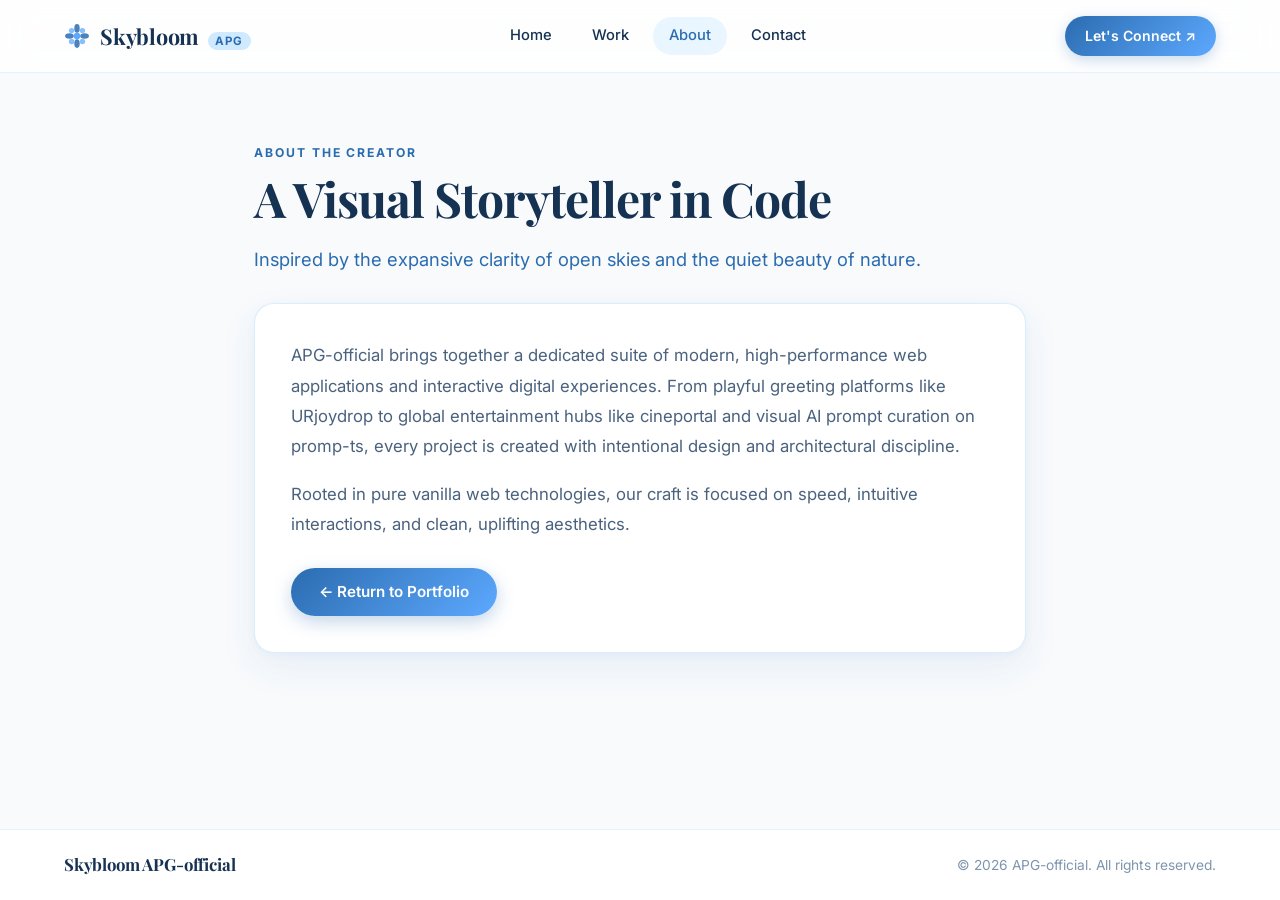
==== commit e4bd62b4: "feat(ui): redesign showcase with Skybloom Nature Portfolio theme" ====
--- a/about/index.html
+++ b/about/index.html
@@ -3,41 +3,61 @@
 <head>
   <meta charset="UTF-8">
   <meta name="viewport" content="width=device-width, initial-scale=1.0">
-  <title>About — APG-official</title>
+  <title>About — Skybloom APG-official</title>
   <link rel="preconnect" href="https://fonts.googleapis.com">
   <link rel="preconnect" href="https://fonts.gstatic.com" crossorigin>
-  <link href="https://fonts.googleapis.com/css2?family=Plus+Jakarta+Sans:wght@400;500;600;700&display=swap" rel="stylesheet">
+  <link href="https://fonts.googleapis.com/css2?family=Alex+Brush&family=Inter:wght@400;500;600;700&family=Playfair+Display:ital,wght@0,400;0,600;0,700;1,400;1,600&display=swap" rel="stylesheet">
   <link rel="stylesheet" href="../css/style.css">
 </head>
-<body>
+<body class="skybloom-theme">
   <header class="site-header">
     <div class="container header-inner">
       <a href="../index.html" class="brand-logo" aria-label="APG-official home">
-        <span class="brand-text">APG-official</span>
+        <svg class="brand-flower-icon" viewBox="0 0 24 24" fill="none" xmlns="http://www.w3.org/2000/svg" aria-hidden="true">
+          <circle cx="12" cy="12" r="3" fill="#5DA9FF"/>
+          <ellipse cx="12" cy="5" rx="2.5" ry="4" fill="#2B6CB0" opacity="0.85"/>
+          <ellipse cx="12" cy="19" rx="2.5" ry="4" fill="#2B6CB0" opacity="0.85"/>
+          <ellipse cx="5" cy="12" rx="4" ry="2.5" fill="#2B6CB0" opacity="0.85"/>
+          <ellipse cx="19" cy="12" rx="4" ry="2.5" fill="#2B6CB0" opacity="0.85"/>
+          <circle cx="7" cy="7" r="2.5" fill="#5DA9FF" opacity="0.75"/>
+          <circle cx="17" cy="7" r="2.5" fill="#5DA9FF" opacity="0.75"/>
+          <circle cx="7" cy="17" r="2.5" fill="#5DA9FF" opacity="0.75"/>
+          <circle cx="17" cy="17" r="2.5" fill="#5DA9FF" opacity="0.75"/>
+        </svg>
+        <span class="brand-text">Skybloom <span class="brand-sub">APG</span></span>
       </a>
       <nav class="nav-links" aria-label="Main Navigation">
-        <a href="../about/" class="nav-item" style="color: var(--text-primary); background-color: rgba(58, 90, 128, 0.2);">About</a>
+        <a href="../index.html" class="nav-item">Home</a>
+        <a href="../index.html#gallery" class="nav-item">Work</a>
+        <a href="../about/" class="nav-item active">About</a>
         <a href="../contact/" class="nav-item">Contact</a>
       </nav>
+      <div class="header-action">
+        <a href="../contact/" class="btn-connect">Let's Connect &#x2197;</a>
+      </div>
     </div>
   </header>
 
   <main>
-    <section class="hero-section">
-      <div class="container" style="max-width: 800px; padding-top: 24px; padding-bottom: 60px;">
-        <h1 class="hero-heading" style="margin-bottom: 16px;">About APG-official</h1>
-        <p class="hero-subtitle" style="margin-bottom: 28px; font-size: 1.1rem; line-height: 1.6;">
-          APG-official is a dedicated showcase of modern, high-performance web applications and interactive digital experiences.
+    <section class="story-section" style="padding-top: 70px; padding-bottom: 90px;">
+      <div class="container" style="max-width: 820px;">
+        <div class="section-eyebrow">ABOUT THE CREATOR</div>
+        <h1 class="story-heading" style="font-size: 3rem; margin-bottom: 16px;">
+          A Visual Storyteller in Code
+        </h1>
+        <p class="story-desc" style="font-size: 1.15rem; color: var(--sky-deep); margin-bottom: 28px;">
+          Inspired by the expansive clarity of open skies and the quiet beauty of nature.
         </p>
-        <div style="background-color: var(--surface-card); border: 1px solid var(--slate-steel-border); border-radius: var(--radius-card); padding: 32px; color: var(--text-secondary); line-height: 1.7;">
-          <p style="margin-bottom: 16px;">
-            Every project in this collection is crafted with attention to performance, usability, and refined aesthetics. From interactive greeting platforms to global entertainment discovery hubs and visual prompt galleries, our work represents clean digital craftsmanship.
+        
+        <div style="background: #FFFFFF; border: 1px solid var(--border-card); border-radius: var(--radius-card); padding: 36px; box-shadow: var(--shadow-card); line-height: 1.8;">
+          <p style="margin-bottom: 18px; color: var(--text-body); font-size: 1.05rem;">
+            APG-official brings together a dedicated suite of modern, high-performance web applications and interactive digital experiences. From playful greeting platforms like URjoydrop to global entertainment hubs like cineportal and visual AI prompt curation on promp-ts, every project is created with intentional design and architectural discipline.
           </p>
-          <p style="margin-bottom: 24px;">
-            This showcase is built using pure vanilla web technologies adhering to strict performance, accessibility, and architectural standards.
+          <p style="margin-bottom: 28px; color: var(--text-body); font-size: 1.05rem;">
+            Rooted in pure vanilla web technologies, our craft is focused on speed, intuitive interactions, and clean, uplifting aesthetics.
           </p>
-          <a href="index.html" class="card-cta" style="width: auto; display: inline-flex; padding: 10px 20px;">
-            &larr; Back to Showcase
+          <a href="../index.html" class="btn-hero-primary" style="display: inline-flex;">
+            &larr; Return to Portfolio
           </a>
         </div>
       </div>
@@ -46,6 +66,9 @@
 
   <footer class="site-footer">
     <div class="container footer-inner">
+      <div class="footer-brand">
+        <span class="brand-text">Skybloom APG-official</span>
+      </div>
       <p class="footer-copy">&copy; 2026 APG-official. All rights reserved.</p>
     </div>
   </footer>
--- a/css/style.css
+++ b/css/style.css
@@ -1,41 +1,61 @@
 /* ==========================================================================
-   APG-official — Executive Statesman Navy & Copper Showcase Gallery
-   Strictly no neon, no glowing borders, no harsh shadows, no flashy animations
+   Skybloom APG-official — Nature Portfolio & Web Showcase Theme
+   Inspired by Skybloom Nature Portfolio: Ethereal skies, meadows, and elegant typography
+   Palette: #2B6CB0 (Deep Sky), #5DA9FF (Azure), #CFE9FF (Cloud Blue), #F8FAFC (Porcelain), #A8C97A (Meadow Green)
    ========================================================================== */
 
 /* --- Design Tokens & Palette --- */
 :root {
-  /* Exact Specified Palette */
-  --bg-navy: #0B1F3A;          /* Primary Deep Navy background */
-  --surface-card: #112746;     /* Elevated matte card surface */
-  --text-primary: #E9EEF3;     /* Cool Porcelain — headings, titles, brand */
-  --text-secondary: #C9D3DD;   /* Pale Steel — subtitles, descriptions, domains */
-  --slate-steel: #3A5A80;      /* Slate Steel — hairline borders, input outlines */
-  --accent-copper: #B5653A;    /* Copper — primary action buttons & accents */
-
-  /* Derived Tonal States (Matte & Composed) */
-  --bg-gradient-top: #0F2746;
-  --bg-gradient-bottom: #081628;
-  --surface-card-hover: #142F53;
-  --surface-card-subtle: #0E223D;
-  --slate-steel-border: rgba(58, 90, 128, 0.35);
-  --slate-steel-hover: rgba(58, 90, 128, 0.65);
-  --accent-copper-hover: #C67448;
-  --accent-copper-active: #9E532C;
+  /* Exact Skybloom Palette */
+  --sky-deep: #2B6CB0;
+  --sky-vivid: #5DA9FF;
+  --sky-soft: #CFE9FF;
+  --sky-white: #F8FAFC;
+  --nature-green: #A8C97A;
+  --nature-green-dark: #8BAF5B;
+
+  /* Neutrals & Surfaces */
+  --surface-page: #F8FAFC;
+  --surface-card: #FFFFFF;
+  --surface-card-subtle: #F1F7FD;
+  --surface-pill: rgba(255, 255, 255, 0.85);
+
+  /* Typography Colors */
+  --text-heading: #163252;
+  --text-body: #4A627E;
+  --text-muted: #7E95AD;
+  --text-accent: #2B6CB0;
+
+  /* Hairlines & Borders */
+  --border-card: rgba(207, 233, 255, 0.75);
+  --border-focus: #5DA9FF;
+
+  /* Button Gradient Palette */
+  --btn-gradient: linear-gradient(135deg, #2B6CB0 0%, #5DA9FF 100%);
+  --btn-gradient-hover: linear-gradient(135deg, #225791 0%, #4797ED 100%);
+  --btn-gradient-active: linear-gradient(135deg, #1C4878 0%, #3D88DC 100%);
+  --btn-shadow: 0 6px 18px rgba(43, 108, 176, 0.28);
+  --btn-shadow-hover: 0 10px 24px rgba(43, 108, 176, 0.38);
+
+  /* Elevated Shadows */
+  --shadow-card: 0 14px 36px rgba(43, 108, 176, 0.08), 0 2px 8px rgba(43, 108, 176, 0.04);
+  --shadow-card-hover: 0 22px 48px rgba(43, 108, 176, 0.14), 0 4px 14px rgba(43, 108, 176, 0.06);
 
   /* Typography */
-  --font-family: 'Plus Jakarta Sans', -apple-system, BlinkMacSystemFont, 'Segoe UI', Roboto, Helvetica, Arial, sans-serif;
-  
+  --font-serif: 'Playfair Display', Georgia, serif;
+  --font-script: 'Alex Brush', cursive;
+  --font-sans: 'Inter', -apple-system, BlinkMacSystemFont, 'Segoe UI', Roboto, sans-serif;
+
   /* Layout Metrics */
   --max-width: 1200px;
   --container-padding: 24px;
-  --radius-card: 10px;
-  --radius-button: 6px;
-  --radius-input: 8px;
-
-  /* Subtle Transitions (No Flashy Animations) */
-  --transition-fast: 0.15s ease;
-  --transition-normal: 0.22s ease-in-out;
+  --radius-card: 20px;
+  --radius-pill: 9999px;
+  --radius-thumb: 12px;
+
+  /* Subtle Transitions */
+  --transition-fast: 0.18s ease;
+  --transition-normal: 0.28s ease-in-out;
 }
 
 /* --- Base & Reset --- */
@@ -51,18 +71,17 @@
   -webkit-text-size-adjust: 100%;
 }
 
-body {
-  font-family: var(--font-family);
-  background-color: var(--bg-navy);
-  background-image: radial-gradient(circle at 50% -10%, var(--bg-gradient-top) 0%, var(--bg-navy) 60%, var(--bg-gradient-bottom) 100%);
-  background-attachment: fixed;
-  color: var(--text-primary);
+body.skybloom-theme {
+  font-family: var(--font-sans);
+  background-color: var(--surface-page);
+  color: var(--text-body);
   min-height: 100vh;
   display: flex;
   flex-direction: column;
-  line-height: 1.5;
+  line-height: 1.6;
   -webkit-font-smoothing: antialiased;
   -moz-osx-font-smoothing: grayscale;
+  overflow-x: hidden;
 }
 
 main {
@@ -84,9 +103,8 @@
   text-decoration: none;
 }
 
-/* Accessibility Focus States */
 :focus-visible {
-  outline: 2px solid var(--accent-copper);
+  outline: 2px solid var(--sky-vivid);
   outline-offset: 2px;
 }
 
@@ -106,7 +124,7 @@
   border: 0;
 }
 
-/* --- Shared Layout Container (Strict 1200px Alignment) --- */
+/* --- Shared Layout Container --- */
 .container {
   width: 100%;
   max-width: var(--max-width);
@@ -116,19 +134,20 @@
   padding-right: var(--container-padding);
 }
 
-/* --- Top Navigation Bar (Sticky, Minimal) --- */
+/* --- Top Sticky Navigation Bar (Glassmorphic) --- */
 .site-header {
   position: sticky;
   top: 0;
   z-index: 100;
-  background-color: rgba(11, 31, 58, 0.94);
-  backdrop-filter: blur(12px);
-  -webkit-backdrop-filter: blur(12px);
-  border-bottom: 1px solid var(--slate-steel-border);
+  background-color: rgba(255, 255, 255, 0.82);
+  backdrop-filter: blur(16px);
+  -webkit-backdrop-filter: blur(16px);
+  border-bottom: 1px solid rgba(207, 233, 255, 0.6);
+  transition: background-color var(--transition-normal);
 }
 
 .header-inner {
-  height: 68px;
+  height: 72px;
   display: flex;
   align-items: center;
   justify-content: space-between;
@@ -137,26 +156,44 @@
 .brand-logo {
   display: inline-flex;
   align-items: center;
+  gap: 10px;
+}
+
+.brand-flower-icon {
+  width: 26px;
+  height: 26px;
+  flex-shrink: 0;
+  transition: transform var(--transition-fast);
+}
+
+.brand-logo:hover .brand-flower-icon {
+  transform: rotate(25deg);
+}
+
+.brand-text {
+  font-family: var(--font-serif);
+  font-size: 1.35rem;
+  font-weight: 700;
+  color: var(--text-heading);
+  letter-spacing: -0.01em;
+}
+
+.brand-sub {
+  font-family: var(--font-sans);
+  font-size: 0.72rem;
+  font-weight: 700;
+  letter-spacing: 0.1em;
+  color: var(--sky-deep);
+  background: var(--sky-soft);
+  padding: 2px 7px;
+  border-radius: var(--radius-pill);
+  margin-left: 4px;
+}
+
+.nav-links {
+  display: flex;
+  align-items: center;
   gap: 8px;
-  text-decoration: none;
-  transition: opacity var(--transition-fast);
-}
-
-.brand-logo:hover {
-  opacity: 0.9;
-}
-
-.brand-text {
-  font-size: 1.18rem;
-  font-weight: 700;
-  letter-spacing: -0.015em;
-  color: var(--text-primary);
-}
-
-.nav-links {
-  display: flex;
-  align-items: center;
-  gap: 12px;
 }
 
 .nav-item {
@@ -165,55 +202,357 @@
   justify-content: center;
   min-height: 38px;
   padding: 0 16px;
+  font-size: 0.92rem;
+  font-weight: 500;
+  color: var(--text-heading);
+  border-radius: var(--radius-pill);
+  transition: color var(--transition-fast), background-color var(--transition-fast);
+}
+
+.nav-item:hover,
+.nav-item.active {
+  color: var(--sky-deep);
+  background-color: rgba(207, 233, 255, 0.45);
+}
+
+.header-action {
+  display: flex;
+  align-items: center;
+}
+
+.btn-connect {
+  display: inline-flex;
+  align-items: center;
+  justify-content: center;
+  min-height: 40px;
+  padding: 0 20px;
   font-size: 0.88rem;
-  font-weight: 500;
-  color: var(--text-secondary);
-  border-radius: var(--radius-button);
-  border: 1px solid transparent;
-  transition: color var(--transition-fast), border-color var(--transition-fast), background-color var(--transition-fast);
-}
-
-.nav-item:hover {
-  color: var(--text-primary);
-  background-color: rgba(58, 90, 128, 0.15);
-  border-color: rgba(58, 90, 128, 0.3);
-}
-
-/* --- Hero & Search Header Section --- */
+  font-weight: 600;
+  color: #ffffff;
+  background: var(--btn-gradient);
+  border-radius: var(--radius-pill);
+  box-shadow: 0 4px 14px rgba(43, 108, 176, 0.25);
+  transition: background var(--transition-fast), transform var(--transition-fast), box-shadow var(--transition-fast);
+}
+
+.btn-connect:hover {
+  background: var(--btn-gradient-hover);
+  box-shadow: var(--btn-shadow);
+  transform: translateY(-1px);
+}
+
+/* --- Hero Section (Atmospheric Nature Sky) --- */
 .hero-section {
-  padding-top: 56px;
-  padding-bottom: 32px;
+  position: relative;
+  min-height: 580px;
+  display: flex;
+  flex-direction: column;
+  justify-content: center;
+  padding-top: 60px;
+  padding-bottom: 90px;
+  overflow: hidden;
+  background-color: #BBE0FF;
+}
+
+.hero-bg-container {
+  position: absolute;
+  inset: 0;
+  width: 100%;
+  height: 100%;
+  z-index: 1;
+  overflow: hidden;
+}
+
+.hero-bg-img {
+  width: 100%;
+  height: 100%;
+  object-fit: cover;
+  object-position: center 30%;
+}
+
+.hero-overlay {
+  position: absolute;
+  inset: 0;
+  background: linear-gradient(90deg, rgba(240, 247, 255, 0.92) 0%, rgba(240, 247, 255, 0.8) 45%, rgba(240, 247, 255, 0.2) 100%);
 }
 
 .hero-inner {
+  position: relative;
+  z-index: 2;
+}
+
+.hero-content {
+  max-width: 620px;
+}
+
+.hero-eyebrow {
+  display: inline-flex;
+  align-items: center;
+  gap: 12px;
+  margin-bottom: 16px;
+}
+
+.eyebrow-text {
+  font-size: 0.78rem;
+  font-weight: 700;
+  letter-spacing: 0.16em;
+  color: var(--sky-deep);
+  text-transform: uppercase;
+}
+
+.eyebrow-line {
+  width: 44px;
+  height: 1.5px;
+  background: var(--sky-deep);
+  opacity: 0.6;
+}
+
+.hero-heading {
+  font-family: var(--font-serif);
+  font-size: 3.6rem;
+  font-weight: 700;
+  color: var(--text-heading);
+  line-height: 1.12;
+  letter-spacing: -0.025em;
+  margin-bottom: 18px;
+}
+
+.script-accent {
+  font-family: var(--font-script);
+  font-weight: 400;
+  font-size: 4.8rem;
+  color: var(--sky-deep);
+  display: inline-block;
+  line-height: 0.85;
+  margin-left: 6px;
+}
+
+.hero-subtitle {
+  font-size: 1.1rem;
+  line-height: 1.65;
+  color: var(--text-body);
+  margin-bottom: 32px;
+  max-width: 520px;
+}
+
+.hero-cta-group {
+  display: flex;
+  align-items: center;
+  gap: 16px;
+  flex-wrap: wrap;
+}
+
+.btn-hero-primary {
+  display: inline-flex;
+  align-items: center;
+  justify-content: center;
+  min-height: 48px;
+  padding: 0 28px;
+  font-size: 0.95rem;
+  font-weight: 600;
+  color: #ffffff;
+  background: var(--btn-gradient);
+  border-radius: var(--radius-pill);
+  box-shadow: var(--btn-shadow);
+  transition: transform var(--transition-fast), box-shadow var(--transition-fast);
+}
+
+.btn-hero-primary:hover {
+  background: var(--btn-gradient-hover);
+  box-shadow: var(--btn-shadow-hover);
+  transform: translateY(-2px);
+}
+
+.btn-hero-secondary {
+  display: inline-flex;
+  align-items: center;
+  gap: 10px;
+  min-height: 48px;
+  padding: 0 22px;
+  font-size: 0.95rem;
+  font-weight: 600;
+  color: var(--text-heading);
+  background: rgba(255, 255, 255, 0.88);
+  backdrop-filter: blur(8px);
+  border: 1px solid rgba(255, 255, 255, 0.8);
+  border-radius: var(--radius-pill);
+  box-shadow: 0 4px 14px rgba(43, 108, 176, 0.1);
+  transition: background var(--transition-fast), transform var(--transition-fast);
+}
+
+.btn-hero-secondary:hover {
+  background: #ffffff;
+  transform: translateY(-2px);
+}
+
+.play-icon-bubble {
+  width: 28px;
+  height: 28px;
+  border-radius: 50%;
+  background: var(--sky-soft);
+  color: var(--sky-deep);
+  display: flex;
+  align-items: center;
+  justify-content: center;
+  font-size: 0.72rem;
+  padding-left: 2px;
+}
+
+/* Hero Wave Divider */
+.hero-wave-divider {
+  position: absolute;
+  bottom: -1px;
+  left: 0;
+  width: 100%;
+  height: 80px;
+  z-index: 3;
+  pointer-events: none;
+}
+
+.hero-wave-divider svg {
+  width: 100%;
+  height: 100%;
+  display: block;
+}
+
+/* --- Visual Storyteller Section (Skybloom Inspired) --- */
+.story-section {
+  padding-top: 54px;
+  padding-bottom: 72px;
+  background-color: var(--surface-page);
+}
+
+.story-inner {
+  display: grid;
+  grid-template-columns: 1fr 1fr;
+  gap: 64px;
+  align-items: center;
+}
+
+.story-visuals {
+  position: relative;
+  min-height: 340px;
+}
+
+.story-card-large {
+  width: 78%;
+  aspect-ratio: 16 / 10;
+  border-radius: 18px;
+  overflow: hidden;
+  background: #ffffff;
+  padding: 10px;
+  box-shadow: var(--shadow-card);
+  border: 1px solid var(--border-card);
+}
+
+.story-card-large img {
+  width: 100%;
+  height: 100%;
+  object-fit: cover;
+  border-radius: 12px;
+}
+
+.story-card-floating {
+  position: absolute;
+  bottom: 0;
+  right: 10%;
+  width: 58%;
+  aspect-ratio: 16 / 10;
+  border-radius: 18px;
+  overflow: hidden;
+  background: #ffffff;
+  padding: 10px;
+  box-shadow: 0 16px 40px rgba(43, 108, 176, 0.16);
+  border: 1px solid var(--border-card);
+}
+
+.story-card-floating img {
+  width: 100%;
+  height: 100%;
+  object-fit: cover;
+  border-radius: 12px;
+}
+
+.story-copy {
+  padding-right: 20px;
+}
+
+.section-eyebrow {
+  font-size: 0.76rem;
+  font-weight: 700;
+  letter-spacing: 0.16em;
+  color: var(--sky-deep);
+  text-transform: uppercase;
+  margin-bottom: 8px;
+}
+
+.story-heading {
+  font-family: var(--font-serif);
+  font-size: 2.6rem;
+  font-weight: 700;
+  color: var(--text-heading);
+  letter-spacing: -0.02em;
+  line-height: 1.2;
+  margin-bottom: 18px;
+}
+
+.story-desc {
+  font-size: 1.05rem;
+  line-height: 1.7;
+  color: var(--text-body);
+  margin-bottom: 24px;
+}
+
+.story-link {
+  display: inline-flex;
+  align-items: center;
+  font-size: 0.95rem;
+  font-weight: 700;
+  color: var(--sky-deep);
+  border-bottom: 2px solid var(--sky-vivid);
+  padding-bottom: 2px;
+  transition: color var(--transition-fast), border-color var(--transition-fast);
+}
+
+.story-link:hover {
+  color: var(--text-heading);
+  border-color: var(--text-heading);
+}
+
+/* --- Featured Works Gallery Section --- */
+.gallery-section {
+  padding-top: 48px;
+  padding-bottom: 80px;
+  background-color: #FFFFFF;
+  border-top: 1px solid rgba(207, 233, 255, 0.5);
+  border-bottom: 1px solid rgba(207, 233, 255, 0.5);
+}
+
+.gallery-header-row {
   display: flex;
   align-items: flex-end;
   justify-content: space-between;
   gap: 32px;
-}
-
-.hero-content {
-  flex: 1 1 auto;
-}
-
-.hero-heading {
-  font-size: 2.25rem;
+  margin-bottom: 36px;
+}
+
+.gallery-title {
+  font-family: var(--font-serif);
+  font-size: 2.4rem;
   font-weight: 700;
-  color: var(--text-primary);
-  letter-spacing: -0.025em;
-  line-height: 1.18;
-}
-
-.hero-subtitle {
-  margin-top: 8px;
-  font-size: 1.05rem;
-  font-weight: 400;
-  color: var(--text-secondary);
-  line-height: 1.5;
+  color: var(--text-heading);
+  letter-spacing: -0.02em;
+  line-height: 1.2;
+}
+
+.gallery-subtitle {
+  margin-top: 6px;
+  font-size: 1.02rem;
+  color: var(--text-muted);
 }
 
 .search-wrapper {
-  flex: 0 0 340px;
+  flex: 0 0 380px;
   max-width: 100%;
 }
 
@@ -226,111 +565,100 @@
 
 .search-icon {
   position: absolute;
-  left: 14px;
+  left: 16px;
   width: 18px;
   height: 18px;
-  color: var(--slate-steel);
+  color: var(--sky-vivid);
   pointer-events: none;
-  transition: color var(--transition-fast);
 }
 
 .search-input {
   width: 100%;
-  height: 44px;
-  padding: 0 40px 0 42px;
+  height: 48px;
+  padding: 0 42px 0 46px;
   font-size: 0.92rem;
-  color: var(--text-primary);
-  background-color: var(--surface-card);
-  border: 1px solid var(--slate-steel-border);
-  border-radius: var(--radius-input);
-  transition: border-color var(--transition-fast), background-color var(--transition-fast);
+  color: var(--text-heading);
+  background-color: var(--surface-card-subtle);
+  border: 1.5px solid var(--border-card);
+  border-radius: var(--radius-pill);
+  box-shadow: inset 0 2px 4px rgba(43, 108, 176, 0.03);
+  transition: border-color var(--transition-fast), background-color var(--transition-fast), box-shadow var(--transition-fast);
 }
 
 .search-input::placeholder {
-  color: var(--text-secondary);
-  opacity: 0.65;
-}
-
-.search-input:hover {
-  border-color: var(--slate-steel-hover);
+  color: var(--text-muted);
+  opacity: 0.85;
 }
 
 .search-input:focus {
   outline: none;
-  background-color: var(--surface-card-hover);
-  border-color: var(--slate-steel);
-  box-shadow: 0 0 0 1px var(--slate-steel);
-}
-
-.search-input:focus ~ .search-icon {
-  color: var(--text-secondary);
+  background-color: #FFFFFF;
+  border-color: var(--sky-vivid);
+  box-shadow: 0 0 0 4px rgba(93, 169, 255, 0.2);
 }
 
 .search-clear-btn {
   position: absolute;
-  right: 8px;
-  width: 28px;
-  height: 28px;
+  right: 12px;
+  width: 26px;
+  height: 26px;
   display: flex;
   align-items: center;
   justify-content: center;
-  background: transparent;
+  background: var(--sky-soft);
   border: none;
-  border-radius: 4px;
-  color: var(--text-secondary);
+  border-radius: 50%;
+  color: var(--sky-deep);
   cursor: pointer;
   padding: 0;
-  transition: color var(--transition-fast), background-color var(--transition-fast);
+  transition: background-color var(--transition-fast);
 }
 
 .search-clear-btn svg {
-  width: 14px;
-  height: 14px;
+  width: 12px;
+  height: 12px;
 }
 
 .search-clear-btn:hover {
-  color: var(--text-primary);
-  background-color: rgba(58, 90, 128, 0.25);
-}
-
-/* --- Gallery Grid Section --- */
-.gallery-section {
-  padding-top: 12px;
-  padding-bottom: 72px;
-}
-
+  background-color: var(--sky-vivid);
+  color: #ffffff;
+}
+
+/* --- Gallery Grid & Showcase Cards --- */
 .gallery-grid {
   display: grid;
   grid-template-columns: repeat(3, 1fr);
-  gap: 24px;
-  align-items: stretch; /* Cards stretch to equal height in each row */
-}
-
-/* --- Website Card Component --- */
+  gap: 28px;
+  align-items: stretch;
+}
+
 .card {
   display: flex;
   flex-direction: column;
   height: 100%;
   background-color: var(--surface-card);
-  border: 1px solid var(--slate-steel-border);
-  border-radius: var(--radius-card);
+  border: 1px solid var(--border-card);
+  border-radius: var(--radius-card); /* 20px outer border radius */
+  box-shadow: var(--shadow-card);
   overflow: hidden;
-  transition: border-color var(--transition-normal), background-color var(--transition-normal);
+  transition: transform var(--transition-normal), box-shadow var(--transition-normal), border-color var(--transition-normal);
 }
 
 .card:hover {
-  background-color: var(--surface-card-hover);
-  border-color: var(--slate-steel-hover);
-}
-
-/* Thumbnail 16:10 Container */
+  transform: translateY(-4px);
+  box-shadow: var(--shadow-card-hover);
+  border-color: rgba(93, 169, 255, 0.5);
+}
+
+/* 16:10 Thumbnail Preview (Inset Padding with 10px Radius) */
 .card-thumbnail-wrap {
   position: relative;
-  width: 100%;
+  margin: 16px 16px 0 16px;
   aspect-ratio: 16 / 10;
   overflow: hidden;
+  border-radius: 10px; /* 10px inner image radius */
   background-color: var(--surface-card-subtle);
-  border-bottom: 1px solid var(--slate-steel-border);
+  border: 1px solid rgba(207, 233, 255, 0.6);
 }
 
 .card-thumbnail {
@@ -338,15 +666,15 @@
   height: 100%;
   object-fit: cover;
   object-position: top center;
+  border-radius: 10px;
   display: block;
-  transition: transform 0.28s ease;
+  transition: transform 0.35s ease;
 }
 
 .card:hover .card-thumbnail {
-  transform: scale(1.02);
-}
-
-/* Fallback preview placeholder when image fails */
+  transform: scale(1.03);
+}
+
 .card-thumbnail-fallback {
   width: 100%;
   height: 100%;
@@ -355,10 +683,10 @@
   align-items: center;
   justify-content: center;
   gap: 8px;
-  background: linear-gradient(135deg, #0e223d 0%, #15335b 100%);
-  color: var(--text-secondary);
-  font-size: 0.85rem;
-  letter-spacing: 0.02em;
+  background: linear-gradient(135deg, #CFE9FF 0%, #E8F3FF 100%);
+  color: var(--sky-deep);
+  font-size: 0.88rem;
+  font-weight: 600;
   text-align: center;
   padding: 16px;
 }
@@ -366,52 +694,50 @@
 .card-thumbnail-fallback svg {
   width: 28px;
   height: 28px;
-  opacity: 0.6;
-}
-
-/* Card Body */
+  opacity: 0.7;
+}
+
+/* Card Body Content */
 .card-body {
   display: flex;
   flex-direction: column;
   flex: 1 0 auto;
-  padding: 22px 22px 20px;
+  padding: 20px 20px 20px;
 }
 
 .card-title {
-  font-size: 1.18rem;
-  font-weight: 600;
-  color: var(--text-primary);
-  line-height: 1.3;
+  font-family: var(--font-serif);
+  font-size: 1.35rem;
+  font-weight: 700;
+  color: var(--text-heading);
+  line-height: 1.25;
   letter-spacing: -0.015em;
   margin-bottom: 4px;
 }
 
 .card-domain {
   font-size: 0.84rem;
-  color: var(--text-secondary);
-  opacity: 0.85;
-  font-weight: 500;
+  color: var(--sky-deep);
+  font-weight: 600;
   letter-spacing: 0.01em;
   display: inline-flex;
   align-items: center;
   gap: 5px;
-  margin-bottom: 12px;
+  margin-bottom: 10px;
 }
 
 .card-domain-icon {
-  width: 12px;
-  height: 12px;
-  opacity: 0.6;
+  width: 13px;
+  height: 13px;
+  color: var(--sky-vivid);
   flex-shrink: 0;
 }
 
 .card-desc {
   font-size: 0.92rem;
-  line-height: 1.55;
-  color: var(--text-secondary);
+  line-height: 1.6;
+  color: var(--text-body);
   margin-bottom: 22px;
-  
-  /* Strictly clamped to 2 lines max so cards stay uniform */
   display: -webkit-box;
   -webkit-line-clamp: 2;
   -webkit-box-orient: vertical;
@@ -419,9 +745,9 @@
   text-overflow: ellipsis;
 }
 
-/* Card Footer & Action CTA */
+/* Card Footer & Gradient Action Button */
 .card-footer {
-  margin-top: auto; /* Pushes button strictly to bottom baseline */
+  margin-top: auto;
 }
 
 .card-cta {
@@ -429,26 +755,30 @@
   align-items: center;
   justify-content: center;
   width: 100%;
-  min-height: 42px;
-  padding: 10px 16px;
-  font-size: 0.88rem;
+  min-height: 44px;
+  padding: 11px 20px;
+  font-size: 0.9rem;
   font-weight: 600;
-  letter-spacing: 0.01em;
-  color: var(--text-primary);
-  background-color: var(--accent-copper);
-  border: 1px solid transparent;
-  border-radius: var(--radius-button);
+  letter-spacing: 0.015em;
+  color: #ffffff;
+  background: var(--btn-gradient);
+  border: none;
+  border-radius: var(--radius-pill);
   text-decoration: none;
   cursor: pointer;
-  transition: background-color var(--transition-fast), border-color var(--transition-fast), transform var(--transition-fast);
+  box-shadow: var(--btn-shadow);
+  transition: transform var(--transition-fast), filter var(--transition-fast), box-shadow var(--transition-fast);
 }
 
 .card-cta:hover {
-  background-color: var(--accent-copper-hover);
+  background: var(--btn-gradient-hover);
+  box-shadow: var(--btn-shadow-hover);
+  transform: translateY(-1px);
 }
 
 .card-cta:active {
-  background-color: var(--accent-copper-active);
+  background: var(--btn-gradient-active);
+  transform: translateY(0);
 }
 
 .cta-arrow {
@@ -469,102 +799,275 @@
 }
 
 .empty-state-card {
-  max-width: 440px;
+  max-width: 460px;
   margin: 0 auto;
   text-align: center;
   padding: 40px 28px;
   background-color: var(--surface-card);
-  border: 1px solid var(--slate-steel-border);
+  border: 1px solid var(--border-card);
   border-radius: var(--radius-card);
+  box-shadow: var(--shadow-card);
 }
 
 .empty-state-icon {
-  width: 48px;
-  height: 48px;
+  width: 52px;
+  height: 52px;
   margin: 0 auto 16px;
   display: flex;
   align-items: center;
   justify-content: center;
-  color: var(--slate-steel);
+  color: var(--sky-vivid);
+  background: var(--sky-soft);
+  border-radius: 50%;
 }
 
 .empty-state-icon svg {
-  width: 38px;
-  height: 38px;
+  width: 28px;
+  height: 28px;
 }
 
 .empty-state-title {
-  font-size: 1.15rem;
-  font-weight: 600;
-  color: var(--text-primary);
+  font-family: var(--font-serif);
+  font-size: 1.35rem;
+  font-weight: 700;
+  color: var(--text-heading);
   margin-bottom: 8px;
 }
 
 .empty-state-desc {
-  font-size: 0.9rem;
-  color: var(--text-secondary);
-  line-height: 1.5;
-  margin-bottom: 20px;
+  font-size: 0.94rem;
+  color: var(--text-muted);
+  line-height: 1.55;
+  margin-bottom: 22px;
 }
 
 .btn-clear-search {
   display: inline-flex;
   align-items: center;
   justify-content: center;
-  min-height: 38px;
+  min-height: 42px;
+  padding: 0 24px;
+  font-size: 0.9rem;
+  font-weight: 600;
+  color: #ffffff;
+  background: var(--btn-gradient);
+  border: none;
+  border-radius: var(--radius-pill);
+  cursor: pointer;
+  box-shadow: var(--btn-shadow);
+  transition: transform var(--transition-fast), box-shadow var(--transition-fast);
+}
+
+.btn-clear-search:hover {
+  background: var(--btn-gradient-hover);
+  box-shadow: var(--btn-shadow-hover);
+  transform: translateY(-1px);
+}
+
+/* --- Quote & Nature Banner Section --- */
+.quote-section {
+  padding: 72px 0;
+  text-align: center;
+  background: linear-gradient(180deg, #FFFFFF 0%, #EDF6FF 100%);
+}
+
+.quote-inner {
+  max-width: 780px;
+}
+
+.quote-text {
+  font-family: var(--font-script);
+  font-size: 3.2rem;
+  color: var(--sky-deep);
+  line-height: 1.25;
+  letter-spacing: 0.01em;
+}
+
+.quote-mark {
+  font-family: var(--font-serif);
+  font-size: 4rem;
+  color: var(--sky-vivid);
+  vertical-align: -18px;
+  line-height: 0;
+  margin-right: 6px;
+}
+
+/* --- Design System Spec Card (From Skybloom Reference) --- */
+.spec-section {
+  padding: 40px 0 64px;
+  background-color: #EDF6FF;
+}
+
+.spec-card {
+  display: grid;
+  grid-template-columns: 1.2fr 1fr 1fr;
+  gap: 32px;
+  background: #FFFFFF;
+  border: 1px solid var(--border-card);
+  border-radius: var(--radius-card);
+  padding: 28px 32px;
+  box-shadow: var(--shadow-card);
+}
+
+.spec-label {
+  font-size: 0.74rem;
+  font-weight: 700;
+  letter-spacing: 0.14em;
+  color: var(--text-muted);
+  text-transform: uppercase;
+  margin-bottom: 14px;
+}
+
+.palette-swatches {
+  display: flex;
+  align-items: center;
+  gap: 10px;
+  flex-wrap: wrap;
+}
+
+.swatch-item {
+  display: flex;
+  flex-direction: column;
+  align-items: center;
+  gap: 5px;
+}
+
+.swatch-block {
+  width: 36px;
+  height: 36px;
+  border-radius: 8px;
+  box-shadow: 0 2px 6px rgba(0, 0, 0, 0.08);
+}
+
+.swatch-hex {
+  font-size: 0.68rem;
+  font-weight: 600;
+  color: var(--text-muted);
+  font-family: monospace;
+}
+
+.typography-list {
+  display: flex;
+  flex-direction: column;
+  gap: 8px;
+}
+
+.typo-item {
+  display: flex;
+  align-items: center;
+  gap: 12px;
+}
+
+.typo-sample {
+  font-size: 1.3rem;
+  color: var(--text-heading);
+  min-width: 32px;
+}
+
+.font-serif {
+  font-family: var(--font-serif);
+  font-weight: 700;
+}
+
+.font-script {
+  font-family: var(--font-script);
+  font-size: 1.6rem;
+  color: var(--sky-deep);
+}
+
+.font-sans {
+  font-family: var(--font-sans);
+  font-weight: 600;
+}
+
+.typo-name {
+  font-size: 0.82rem;
+  color: var(--text-body);
+}
+
+.typo-name em {
+  color: var(--text-muted);
+  font-style: normal;
+}
+
+.spec-buttons {
+  display: flex;
+  flex-direction: column;
+  gap: 10px;
+}
+
+.spec-btn-primary {
+  display: inline-flex;
+  align-items: center;
+  justify-content: center;
+  height: 38px;
   padding: 0 18px;
-  font-size: 0.88rem;
+  font-size: 0.84rem;
   font-weight: 600;
-  color: var(--text-primary);
-  background-color: transparent;
-  border: 1px solid var(--slate-steel);
-  border-radius: var(--radius-button);
-  cursor: pointer;
-  transition: background-color var(--transition-fast), border-color var(--transition-fast);
-}
-
-.btn-clear-search:hover {
-  background-color: rgba(58, 90, 128, 0.25);
-  border-color: var(--text-secondary);
+  color: #ffffff;
+  background: var(--btn-gradient);
+  border-radius: var(--radius-pill);
+}
+
+.spec-btn-secondary {
+  display: inline-flex;
+  align-items: center;
+  justify-content: center;
+  height: 38px;
+  padding: 0 18px;
+  font-size: 0.84rem;
+  font-weight: 600;
+  color: var(--text-heading);
+  background: #ffffff;
+  border: 1px solid var(--border-card);
+  border-radius: var(--radius-pill);
 }
 
 /* --- Minimal Footer --- */
 .site-footer {
   margin-top: auto;
-  border-top: 1px solid var(--slate-steel-border);
-  background-color: rgba(11, 31, 58, 0.6);
+  background-color: #FFFFFF;
+  border-top: 1px solid rgba(207, 233, 255, 0.6);
 }
 
 .footer-inner {
-  height: 64px;
-  display: flex;
-  align-items: center;
-  justify-content: center;
+  height: 70px;
+  display: flex;
+  align-items: center;
+  justify-content: space-between;
+}
+
+.footer-brand .brand-text {
+  font-size: 1.05rem;
 }
 
 .footer-copy {
   font-size: 0.86rem;
-  color: var(--text-secondary);
-  opacity: 0.8;
-  letter-spacing: 0.01em;
+  color: var(--text-muted);
 }
 
 /* ==========================================================================
    Responsive Breakpoints
-   Desktop (>= 1024px): 3 columns, horizontal hero + search
-   Tablet (640px – 1023px): 2 columns, cleanly aligned
-   Mobile (< 640px): 1 column, stacked hero + search, full width
    ========================================================================== */
 
-/* Tablet (640px – 1023px) */
+/* Tablet (768px – 1023px) */
 @media (max-width: 1023px) {
-  .hero-section {
-    padding-top: 44px;
-    padding-bottom: 28px;
-  }
-
   .hero-heading {
-    font-size: 2rem;
+    font-size: 2.8rem;
+  }
+
+  .script-accent {
+    font-size: 3.8rem;
+  }
+
+  .story-inner {
+    grid-template-columns: 1fr;
+    gap: 40px;
+  }
+
+  .story-visuals {
+    max-width: 500px;
+    margin: 0 auto;
   }
 
   .gallery-grid {
@@ -572,69 +1075,80 @@
     gap: 20px;
   }
 
-  .search-wrapper {
-    flex: 0 0 300px;
-  }
-}
-
-/* Mobile (< 640px) */
-@media (max-width: 639px) {
-  :root {
-    --container-padding: 18px;
-  }
-
-  .header-inner {
-    height: 60px;
-  }
-
-  .hero-section {
-    padding-top: 32px;
-    padding-bottom: 24px;
-  }
-
-  .hero-inner {
+  .gallery-header-row {
     flex-direction: column;
     align-items: stretch;
     gap: 20px;
   }
 
-  .hero-heading {
-    font-size: 1.7rem;
-    line-height: 1.22;
-  }
-
-  .hero-subtitle {
-    font-size: 0.95rem;
-  }
-
   .search-wrapper {
     flex: 1 1 auto;
     width: 100%;
   }
 
-  .gallery-section {
-    padding-top: 8px;
-    padding-bottom: 48px;
+  .spec-card {
+    grid-template-columns: 1fr;
+    gap: 24px;
+  }
+}
+
+/* Mobile (< 768px) */
+@media (max-width: 767px) {
+  :root {
+    --container-padding: 18px;
+  }
+
+  .header-inner {
+    height: 64px;
+  }
+
+  .nav-links {
+    display: none; /* Mobile simplicity */
+  }
+
+  .hero-section {
+    padding-top: 40px;
+    padding-bottom: 70px;
+    min-height: auto;
+  }
+
+  .hero-heading {
+    font-size: 2.2rem;
+  }
+
+  .script-accent {
+    font-size: 3.2rem;
+    display: block;
+    margin-left: 0;
+    margin-top: 4px;
+  }
+
+  .hero-subtitle {
+    font-size: 1rem;
+  }
+
+  .story-heading {
+    font-size: 2rem;
+  }
+
+  .gallery-title {
+    font-size: 1.85rem;
   }
 
   .gallery-grid {
     grid-template-columns: 1fr;
-    gap: 18px;
-  }
-
-  .card-body {
-    padding: 18px 18px 18px;
-  }
-
-  .card-cta {
-    min-height: 44px; /* Comfortable mobile touch target */
+    gap: 20px;
+  }
+
+  .quote-text {
+    font-size: 2.4rem;
   }
 
   .footer-inner {
-    height: 56px;
-  }
-
-  .footer-copy {
-    font-size: 0.82rem;
-  }
-}
+    height: auto;
+    padding: 24px 0;
+    flex-direction: column;
+    gap: 10px;
+    text-align: center;
+  }
+}
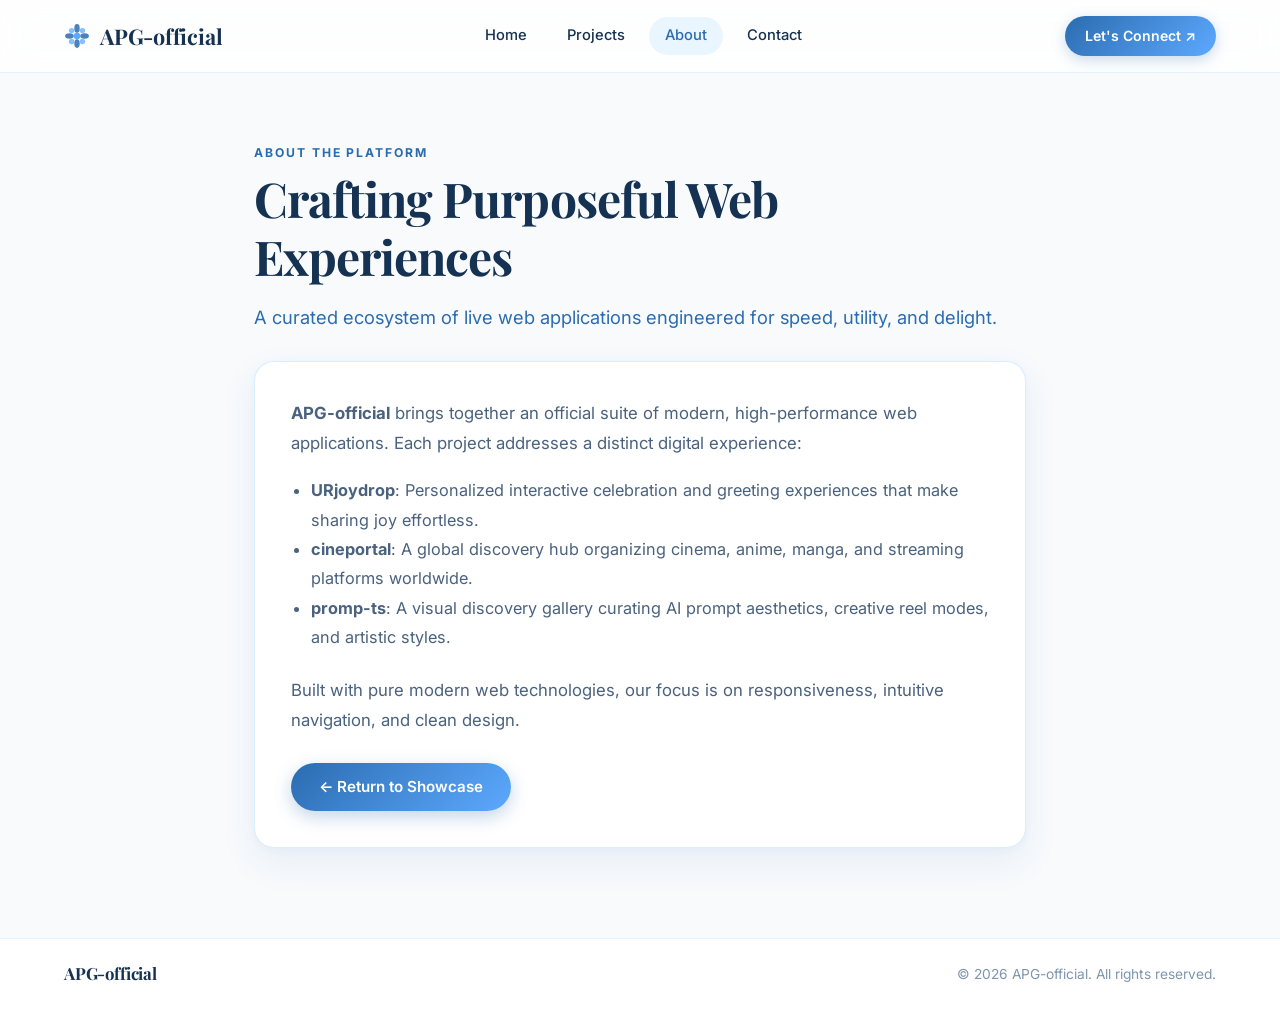
==== commit 2e4cdcff: "content: tailor copy directly to APG-official web creations and remove color palette container" ====
--- a/about/index.html
+++ b/about/index.html
@@ -3,7 +3,7 @@
 <head>
   <meta charset="UTF-8">
   <meta name="viewport" content="width=device-width, initial-scale=1.0">
-  <title>About — Skybloom APG-official</title>
+  <title>About — APG-official</title>
   <link rel="preconnect" href="https://fonts.googleapis.com">
   <link rel="preconnect" href="https://fonts.gstatic.com" crossorigin>
   <link href="https://fonts.googleapis.com/css2?family=Alex+Brush&family=Inter:wght@400;500;600;700&family=Playfair+Display:ital,wght@0,400;0,600;0,700;1,400;1,600&display=swap" rel="stylesheet">
@@ -24,11 +24,11 @@
           <circle cx="7" cy="17" r="2.5" fill="#5DA9FF" opacity="0.75"/>
           <circle cx="17" cy="17" r="2.5" fill="#5DA9FF" opacity="0.75"/>
         </svg>
-        <span class="brand-text">Skybloom <span class="brand-sub">APG</span></span>
+        <span class="brand-text">APG-official</span>
       </a>
       <nav class="nav-links" aria-label="Main Navigation">
         <a href="../index.html" class="nav-item">Home</a>
-        <a href="../index.html#gallery" class="nav-item">Work</a>
+        <a href="../index.html#gallery" class="nav-item">Projects</a>
         <a href="../about/" class="nav-item active">About</a>
         <a href="../contact/" class="nav-item">Contact</a>
       </nav>
@@ -41,23 +41,28 @@
   <main>
     <section class="story-section" style="padding-top: 70px; padding-bottom: 90px;">
       <div class="container" style="max-width: 820px;">
-        <div class="section-eyebrow">ABOUT THE CREATOR</div>
+        <div class="section-eyebrow">ABOUT THE PLATFORM</div>
         <h1 class="story-heading" style="font-size: 3rem; margin-bottom: 16px;">
-          A Visual Storyteller in Code
+          Crafting Purposeful Web Experiences
         </h1>
         <p class="story-desc" style="font-size: 1.15rem; color: var(--sky-deep); margin-bottom: 28px;">
-          Inspired by the expansive clarity of open skies and the quiet beauty of nature.
+          A curated ecosystem of live web applications engineered for speed, utility, and delight.
         </p>
         
         <div style="background: #FFFFFF; border: 1px solid var(--border-card); border-radius: var(--radius-card); padding: 36px; box-shadow: var(--shadow-card); line-height: 1.8;">
           <p style="margin-bottom: 18px; color: var(--text-body); font-size: 1.05rem;">
-            APG-official brings together a dedicated suite of modern, high-performance web applications and interactive digital experiences. From playful greeting platforms like URjoydrop to global entertainment hubs like cineportal and visual AI prompt curation on promp-ts, every project is created with intentional design and architectural discipline.
+            <strong>APG-official</strong> brings together an official suite of modern, high-performance web applications. Each project addresses a distinct digital experience:
           </p>
+          <ul style="margin-left: 20px; margin-bottom: 22px; color: var(--text-body); font-size: 1.02rem; line-height: 1.8;">
+            <li><strong>URjoydrop</strong>: Personalized interactive celebration and greeting experiences that make sharing joy effortless.</li>
+            <li><strong>cineportal</strong>: A global discovery hub organizing cinema, anime, manga, and streaming platforms worldwide.</li>
+            <li><strong>promp-ts</strong>: A visual discovery gallery curating AI prompt aesthetics, creative reel modes, and artistic styles.</li>
+          </ul>
           <p style="margin-bottom: 28px; color: var(--text-body); font-size: 1.05rem;">
-            Rooted in pure vanilla web technologies, our craft is focused on speed, intuitive interactions, and clean, uplifting aesthetics.
+            Built with pure modern web technologies, our focus is on responsiveness, intuitive navigation, and clean design.
           </p>
           <a href="../index.html" class="btn-hero-primary" style="display: inline-flex;">
-            &larr; Return to Portfolio
+            &larr; Return to Showcase
           </a>
         </div>
       </div>
@@ -67,7 +72,7 @@
   <footer class="site-footer">
     <div class="container footer-inner">
       <div class="footer-brand">
-        <span class="brand-text">Skybloom APG-official</span>
+        <span class="brand-text">APG-official</span>
       </div>
       <p class="footer-copy">&copy; 2026 APG-official. All rights reserved.</p>
     </div>
--- a/css/style.css
+++ b/css/style.css
@@ -892,137 +892,6 @@
   margin-right: 6px;
 }
 
-/* --- Design System Spec Card (From Skybloom Reference) --- */
-.spec-section {
-  padding: 40px 0 64px;
-  background-color: #EDF6FF;
-}
-
-.spec-card {
-  display: grid;
-  grid-template-columns: 1.2fr 1fr 1fr;
-  gap: 32px;
-  background: #FFFFFF;
-  border: 1px solid var(--border-card);
-  border-radius: var(--radius-card);
-  padding: 28px 32px;
-  box-shadow: var(--shadow-card);
-}
-
-.spec-label {
-  font-size: 0.74rem;
-  font-weight: 700;
-  letter-spacing: 0.14em;
-  color: var(--text-muted);
-  text-transform: uppercase;
-  margin-bottom: 14px;
-}
-
-.palette-swatches {
-  display: flex;
-  align-items: center;
-  gap: 10px;
-  flex-wrap: wrap;
-}
-
-.swatch-item {
-  display: flex;
-  flex-direction: column;
-  align-items: center;
-  gap: 5px;
-}
-
-.swatch-block {
-  width: 36px;
-  height: 36px;
-  border-radius: 8px;
-  box-shadow: 0 2px 6px rgba(0, 0, 0, 0.08);
-}
-
-.swatch-hex {
-  font-size: 0.68rem;
-  font-weight: 600;
-  color: var(--text-muted);
-  font-family: monospace;
-}
-
-.typography-list {
-  display: flex;
-  flex-direction: column;
-  gap: 8px;
-}
-
-.typo-item {
-  display: flex;
-  align-items: center;
-  gap: 12px;
-}
-
-.typo-sample {
-  font-size: 1.3rem;
-  color: var(--text-heading);
-  min-width: 32px;
-}
-
-.font-serif {
-  font-family: var(--font-serif);
-  font-weight: 700;
-}
-
-.font-script {
-  font-family: var(--font-script);
-  font-size: 1.6rem;
-  color: var(--sky-deep);
-}
-
-.font-sans {
-  font-family: var(--font-sans);
-  font-weight: 600;
-}
-
-.typo-name {
-  font-size: 0.82rem;
-  color: var(--text-body);
-}
-
-.typo-name em {
-  color: var(--text-muted);
-  font-style: normal;
-}
-
-.spec-buttons {
-  display: flex;
-  flex-direction: column;
-  gap: 10px;
-}
-
-.spec-btn-primary {
-  display: inline-flex;
-  align-items: center;
-  justify-content: center;
-  height: 38px;
-  padding: 0 18px;
-  font-size: 0.84rem;
-  font-weight: 600;
-  color: #ffffff;
-  background: var(--btn-gradient);
-  border-radius: var(--radius-pill);
-}
-
-.spec-btn-secondary {
-  display: inline-flex;
-  align-items: center;
-  justify-content: center;
-  height: 38px;
-  padding: 0 18px;
-  font-size: 0.84rem;
-  font-weight: 600;
-  color: var(--text-heading);
-  background: #ffffff;
-  border: 1px solid var(--border-card);
-  border-radius: var(--radius-pill);
-}
-
 /* --- Minimal Footer --- */
 .site-footer {
   margin-top: auto;
@@ -1084,11 +953,6 @@
   .search-wrapper {
     flex: 1 1 auto;
     width: 100%;
-  }
-
-  .spec-card {
-    grid-template-columns: 1fr;
-    gap: 24px;
   }
 }
 
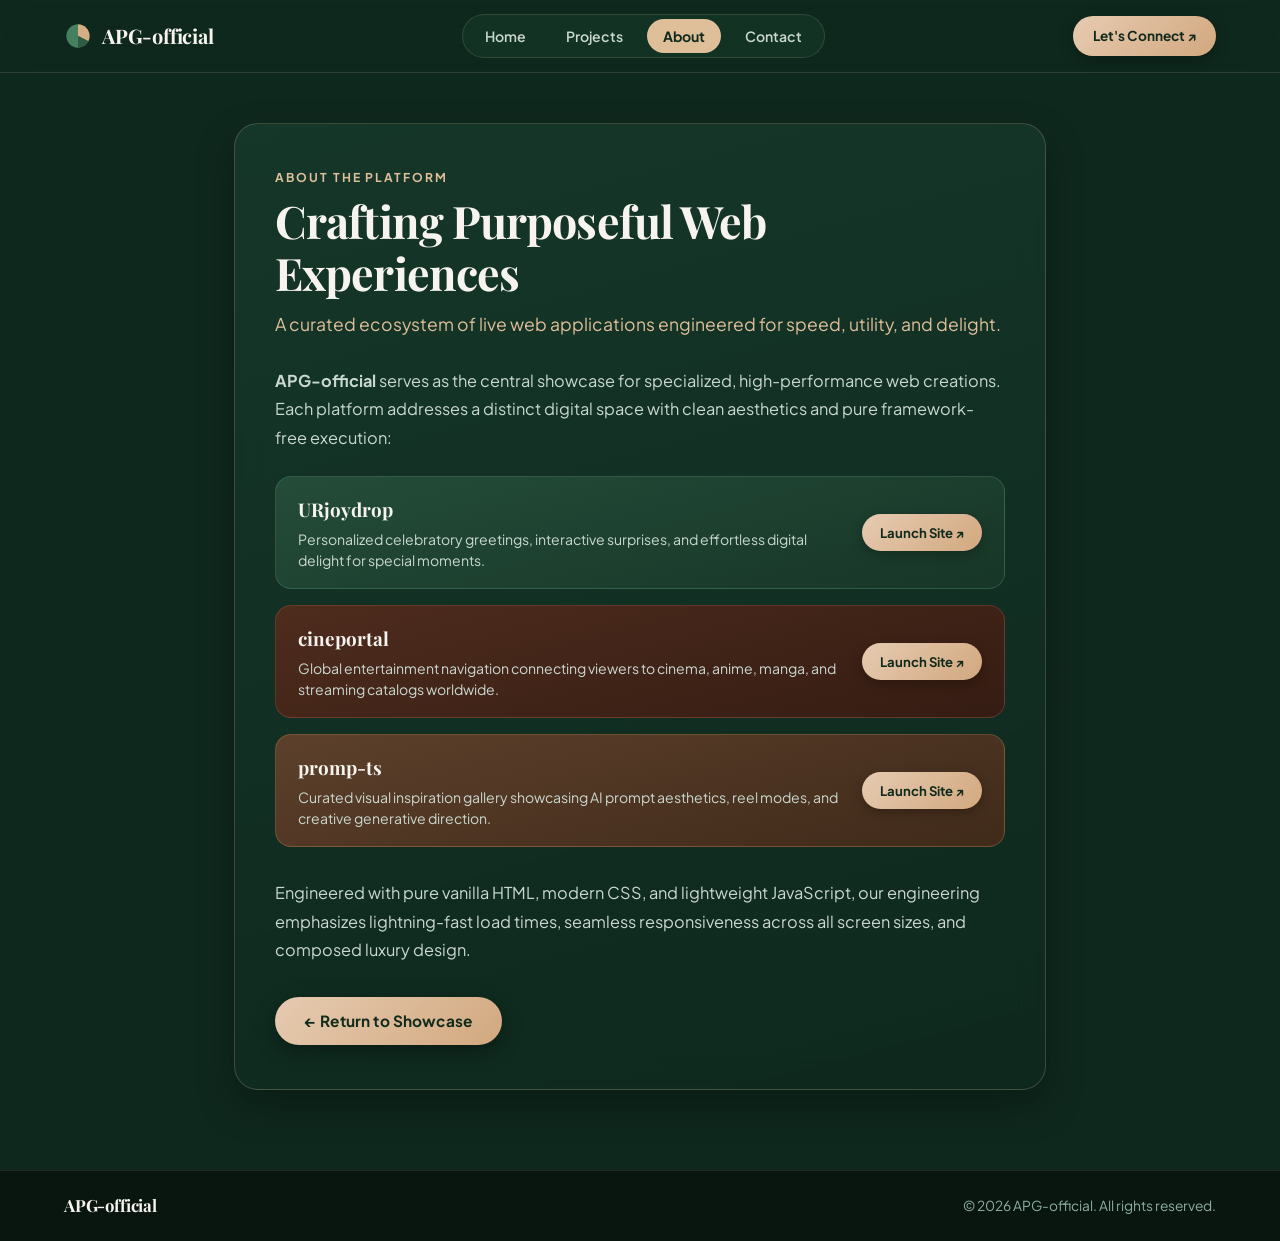
==== commit ecd4048b: "feat(ui): remove pillars capsule from homepage and harmonize about and contact pages with botanical " ====
--- a/about/index.html
+++ b/about/index.html
@@ -4,63 +4,96 @@
   <meta charset="UTF-8">
   <meta name="viewport" content="width=device-width, initial-scale=1.0">
   <title>About — APG-official</title>
+  <meta name="description" content="Learn about APG-official and our curated suite of modern web applications.">
+  
+  <!-- Google Fonts: Plus Jakarta Sans, Playfair Display, and Inter -->
   <link rel="preconnect" href="https://fonts.googleapis.com">
   <link rel="preconnect" href="https://fonts.gstatic.com" crossorigin>
-  <link href="https://fonts.googleapis.com/css2?family=Alex+Brush&family=Inter:wght@400;500;600;700&family=Playfair+Display:ital,wght@0,400;0,600;0,700;1,400;1,600&display=swap" rel="stylesheet">
+  <link href="https://fonts.googleapis.com/css2?family=Inter:wght@400;500;600;700&family=Playfair+Display:ital,wght@0,500;0,600;0,700;1,400;1,600&family=Plus+Jakarta+Sans:wght@400;500;600;700;800&display=swap" rel="stylesheet">
+  
   <link rel="stylesheet" href="../css/style.css">
 </head>
-<body class="skybloom-theme">
+<body class="botanical-theme">
+
+  <!-- Top Sticky Navigation Bar -->
   <header class="site-header">
     <div class="container header-inner">
       <a href="../index.html" class="brand-logo" aria-label="APG-official home">
-        <svg class="brand-flower-icon" viewBox="0 0 24 24" fill="none" xmlns="http://www.w3.org/2000/svg" aria-hidden="true">
-          <circle cx="12" cy="12" r="3" fill="#5DA9FF"/>
-          <ellipse cx="12" cy="5" rx="2.5" ry="4" fill="#2B6CB0" opacity="0.85"/>
-          <ellipse cx="12" cy="19" rx="2.5" ry="4" fill="#2B6CB0" opacity="0.85"/>
-          <ellipse cx="5" cy="12" rx="4" ry="2.5" fill="#2B6CB0" opacity="0.85"/>
-          <ellipse cx="19" cy="12" rx="4" ry="2.5" fill="#2B6CB0" opacity="0.85"/>
-          <circle cx="7" cy="7" r="2.5" fill="#5DA9FF" opacity="0.75"/>
-          <circle cx="17" cy="7" r="2.5" fill="#5DA9FF" opacity="0.75"/>
-          <circle cx="7" cy="17" r="2.5" fill="#5DA9FF" opacity="0.75"/>
-          <circle cx="17" cy="17" r="2.5" fill="#5DA9FF" opacity="0.75"/>
+        <svg class="brand-leaf-icon" viewBox="0 0 24 24" fill="none" xmlns="http://www.w3.org/2000/svg" aria-hidden="true">
+          <path d="M12 2C6.48 2 2 6.48 2 12c0 5.52 4.48 10 10 10 3.86 0 7.21-2.19 8.91-5.41L12 12V2z" fill="#4B8B67" opacity="0.9"/>
+          <path d="M12 2c5.52 0 10 4.48 10 10 0 1.64-.4 3.19-1.09 4.59L12 12V2z" fill="#D4AF83"/>
+          <path d="M12 12l8.91 4.59C19.78 19.38 16.14 22 12 22v-10z" fill="#2E5C42"/>
         </svg>
         <span class="brand-text">APG-official</span>
       </a>
+
       <nav class="nav-links" aria-label="Main Navigation">
         <a href="../index.html" class="nav-item">Home</a>
         <a href="../index.html#gallery" class="nav-item">Projects</a>
         <a href="../about/" class="nav-item active">About</a>
         <a href="../contact/" class="nav-item">Contact</a>
       </nav>
+
       <div class="header-action">
         <a href="../contact/" class="btn-connect">Let's Connect &#x2197;</a>
       </div>
     </div>
   </header>
 
+  <!-- Main Content Canvas -->
   <main>
-    <section class="story-section" style="padding-top: 70px; padding-bottom: 90px;">
-      <div class="container" style="max-width: 820px;">
-        <div class="section-eyebrow">ABOUT THE PLATFORM</div>
-        <h1 class="story-heading" style="font-size: 3rem; margin-bottom: 16px;">
-          Crafting Purposeful Web Experiences
-        </h1>
-        <p class="story-desc" style="font-size: 1.15rem; color: var(--sky-deep); margin-bottom: 28px;">
-          A curated ecosystem of live web applications engineered for speed, utility, and delight.
-        </p>
-        
-        <div style="background: #FFFFFF; border: 1px solid var(--border-card); border-radius: var(--radius-card); padding: 36px; box-shadow: var(--shadow-card); line-height: 1.8;">
-          <p style="margin-bottom: 18px; color: var(--text-body); font-size: 1.05rem;">
-            <strong>APG-official</strong> brings together an official suite of modern, high-performance web applications. Each project addresses a distinct digital experience:
+    <section class="page-hero" aria-labelledby="about-title">
+      <div class="container page-container">
+        <div class="page-card">
+          <div class="section-eyebrow">ABOUT THE PLATFORM</div>
+          <h1 id="about-title" class="page-title">
+            Crafting Purposeful Web Experiences
+          </h1>
+          <p class="page-subtitle">
+            A curated ecosystem of live web applications engineered for speed, utility, and delight.
           </p>
-          <ul style="margin-left: 20px; margin-bottom: 22px; color: var(--text-body); font-size: 1.02rem; line-height: 1.8;">
-            <li><strong>URjoydrop</strong>: Personalized interactive celebration and greeting experiences that make sharing joy effortless.</li>
-            <li><strong>cineportal</strong>: A global discovery hub organizing cinema, anime, manga, and streaming platforms worldwide.</li>
-            <li><strong>promp-ts</strong>: A visual discovery gallery curating AI prompt aesthetics, creative reel modes, and artistic styles.</li>
-          </ul>
-          <p style="margin-bottom: 28px; color: var(--text-body); font-size: 1.05rem;">
-            Built with pure modern web technologies, our focus is on responsiveness, intuitive navigation, and clean design.
+
+          <p class="page-body-text">
+            <strong>APG-official</strong> serves as the central showcase for specialized, high-performance web creations. Each platform addresses a distinct digital space with clean aesthetics and pure framework-free execution:
           </p>
+
+          <!-- Tri-Color Platform Mini-Cards -->
+          <div class="platform-mini-grid">
+            <div class="platform-mini-card card-urjoydrop">
+              <div class="platform-mini-info">
+                <h3>URjoydrop</h3>
+                <p>Personalized celebratory greetings, interactive surprises, and effortless digital delight for special moments.</p>
+              </div>
+              <a href="https://urjoydrop.apg-official.site/" target="_blank" rel="noopener noreferrer" class="platform-mini-link">
+                Launch Site &#x2197;
+              </a>
+            </div>
+
+            <div class="platform-mini-card card-cineportal">
+              <div class="platform-mini-info">
+                <h3>cineportal</h3>
+                <p>Global entertainment navigation connecting viewers to cinema, anime, manga, and streaming catalogs worldwide.</p>
+              </div>
+              <a href="https://cineportal.online/" target="_blank" rel="noopener noreferrer" class="platform-mini-link">
+                Launch Site &#x2197;
+              </a>
+            </div>
+
+            <div class="platform-mini-card card-promp-ts">
+              <div class="platform-mini-info">
+                <h3>promp-ts</h3>
+                <p>Curated visual inspiration gallery showcasing AI prompt aesthetics, reel modes, and creative generative direction.</p>
+              </div>
+              <a href="https://urprompts.apg-official.site/" target="_blank" rel="noopener noreferrer" class="platform-mini-link">
+                Launch Site &#x2197;
+              </a>
+            </div>
+          </div>
+
+          <p class="page-body-text" style="margin-bottom: 32px;">
+            Engineered with pure vanilla HTML, modern CSS, and lightweight JavaScript, our engineering emphasizes lightning-fast load times, seamless responsiveness across all screen sizes, and composed luxury design.
+          </p>
+
           <a href="../index.html" class="btn-hero-primary" style="display: inline-flex;">
             &larr; Return to Showcase
           </a>
@@ -69,6 +102,7 @@
     </section>
   </main>
 
+  <!-- Minimal Footer -->
   <footer class="site-footer">
     <div class="container footer-inner">
       <div class="footer-brand">
@@ -77,5 +111,6 @@
       <p class="footer-copy">&copy; 2026 APG-official. All rights reserved.</p>
     </div>
   </footer>
+
 </body>
-</html>
+</html>
--- a/css/style.css
+++ b/css/style.css
@@ -1,59 +1,80 @@
 /* ==========================================================================
-   Skybloom APG-official — Nature Portfolio & Web Showcase Theme
-   Inspired by Skybloom Nature Portfolio: Ethereal skies, meadows, and elegant typography
-   Palette: #2B6CB0 (Deep Sky), #5DA9FF (Azure), #CFE9FF (Cloud Blue), #F8FAFC (Porcelain), #A8C97A (Meadow Green)
+   APG-official — Botanical Earth Luxury Portfolio & Web Showcase Theme
+   Inspired by Botanical Luxury: Deep forest greens, warm terracotta clay,
+   golden amber, fine typography, and tactile organic surfaces.
+   Palette: #0F281E (Deep Forest), #16392B (Forest Mid), #8C5139 (Terracotta),
+            #DFBF99 (Golden Sand), #CAD8CF (Pale Sage), #F7F4EF (Porcelain)
    ========================================================================== */
 
 /* --- Design Tokens & Palette --- */
 :root {
-  /* Exact Skybloom Palette */
-  --sky-deep: #2B6CB0;
-  --sky-vivid: #5DA9FF;
-  --sky-soft: #CFE9FF;
-  --sky-white: #F8FAFC;
-  --nature-green: #A8C97A;
-  --nature-green-dark: #8BAF5B;
-
-  /* Neutrals & Surfaces */
-  --surface-page: #F8FAFC;
-  --surface-card: #FFFFFF;
-  --surface-card-subtle: #F1F7FD;
-  --surface-pill: rgba(255, 255, 255, 0.85);
+  /* Botanical Forest Palette */
+  --forest-black: #08160F;
+  --forest-deep: #0F281E;
+  --forest-base: #16392B;
+  --forest-mid: #1E4937;
+  --forest-light: #2B5E47;
+  
+  /* Earthy Terracotta & Cinnamon Palette */
+  --clay-terracotta: #8C5139;
+  --clay-deep: #5E3322;
+  --clay-dark: #3F2115;
+  --clay-light: #AD684B;
+
+  /* Golden Sand & Amber Accents */
+  --sand-gold: #DFBF99;
+  --sand-gold-hover: #ECDBBF;
+  --sand-deep: #B58B5C;
+  --sand-cream: #F5EDE4;
+  --sand-porcelain: #F7F4EF;
+
+  /* Sage & Eucalyptus Tones */
+  --sage-green: #3D6E53;
+  --sage-dark: #274A37;
+  --sage-light: #5A9573;
+  --sage-mint: #CAD8CF;
+
+  /* Surfaces & Backgrounds */
+  --surface-page: #0F281E;
+  --surface-capsule: rgba(22, 57, 43, 0.88);
+  --surface-card-default: #173B2C;
+  --surface-pill: rgba(255, 255, 255, 0.12);
 
   /* Typography Colors */
-  --text-heading: #163252;
-  --text-body: #4A627E;
-  --text-muted: #7E95AD;
-  --text-accent: #2B6CB0;
+  --text-primary: #F7F4EF;
+  --text-secondary: #CAD8CF;
+  --text-muted: #8EAFA0;
+  --text-accent: #DFBF99;
 
   /* Hairlines & Borders */
-  --border-card: rgba(207, 233, 255, 0.75);
-  --border-focus: #5DA9FF;
-
-  /* Button Gradient Palette */
-  --btn-gradient: linear-gradient(135deg, #2B6CB0 0%, #5DA9FF 100%);
-  --btn-gradient-hover: linear-gradient(135deg, #225791 0%, #4797ED 100%);
-  --btn-gradient-active: linear-gradient(135deg, #1C4878 0%, #3D88DC 100%);
-  --btn-shadow: 0 6px 18px rgba(43, 108, 176, 0.28);
-  --btn-shadow-hover: 0 10px 24px rgba(43, 108, 176, 0.38);
-
-  /* Elevated Shadows */
-  --shadow-card: 0 14px 36px rgba(43, 108, 176, 0.08), 0 2px 8px rgba(43, 108, 176, 0.04);
-  --shadow-card-hover: 0 22px 48px rgba(43, 108, 176, 0.14), 0 4px 14px rgba(43, 108, 176, 0.06);
-
-  /* Typography */
-  --font-serif: 'Playfair Display', Georgia, serif;
-  --font-script: 'Alex Brush', cursive;
-  --font-sans: 'Inter', -apple-system, BlinkMacSystemFont, 'Segoe UI', Roboto, sans-serif;
+  --border-subtle: rgba(223, 191, 153, 0.18);
+  --border-card: rgba(223, 191, 153, 0.22);
+  --border-focus: #DFBF99;
+
+  /* Golden Sand Pill Button */
+  --btn-sand-gradient: linear-gradient(135deg, #E6CBB1 0%, #D2A87F 100%);
+  --btn-sand-hover: linear-gradient(135deg, #F0D9C2 0%, #DCB48D 100%);
+  --btn-sand-active: linear-gradient(135deg, #D4B294 0%, #C3976C 100%);
+  --btn-sand-text: #112A1C;
+  --btn-shadow: 0 6px 20px rgba(0, 0, 0, 0.35);
+  --btn-shadow-hover: 0 10px 28px rgba(0, 0, 0, 0.45);
+
+  /* Shadows */
+  --shadow-card: 0 16px 36px rgba(4, 14, 9, 0.4);
+  --shadow-card-hover: 0 24px 48px rgba(4, 14, 9, 0.6);
+
+  /* Typography Pairing */
+  --font-display: 'Playfair Display', Georgia, serif;
+  --font-sans: 'Plus Jakarta Sans', 'Inter', -apple-system, BlinkMacSystemFont, 'Segoe UI', Roboto, sans-serif;
 
   /* Layout Metrics */
   --max-width: 1200px;
   --container-padding: 24px;
-  --radius-card: 20px;
+  --radius-card: 22px;
   --radius-pill: 9999px;
   --radius-thumb: 12px;
 
-  /* Subtle Transitions */
+  /* Transitions */
   --transition-fast: 0.18s ease;
   --transition-normal: 0.28s ease-in-out;
 }
@@ -71,10 +92,10 @@
   -webkit-text-size-adjust: 100%;
 }
 
-body.skybloom-theme {
+body.botanical-theme {
   font-family: var(--font-sans);
   background-color: var(--surface-page);
-  color: var(--text-body);
+  color: var(--text-secondary);
   min-height: 100vh;
   display: flex;
   flex-direction: column;
@@ -103,13 +124,14 @@
   text-decoration: none;
 }
 
-:focus-visible {
-  outline: 2px solid var(--sky-vivid);
-  outline-offset: 2px;
-}
-
-[hidden] {
-  display: none !important;
+/* --- Common Container --- */
+.container {
+  width: 100%;
+  max-width: var(--max-width);
+  margin-left: auto;
+  margin-right: auto;
+  padding-left: var(--container-padding);
+  padding-right: var(--container-padding);
 }
 
 .visually-hidden {
@@ -124,26 +146,18 @@
   border: 0;
 }
 
-/* --- Shared Layout Container --- */
-.container {
-  width: 100%;
-  max-width: var(--max-width);
-  margin-left: auto;
-  margin-right: auto;
-  padding-left: var(--container-padding);
-  padding-right: var(--container-padding);
-}
-
-/* --- Top Sticky Navigation Bar (Glassmorphic) --- */
+/* ==========================================================================
+   Header & Navigation
+   ========================================================================== */
 .site-header {
   position: sticky;
   top: 0;
   z-index: 100;
-  background-color: rgba(255, 255, 255, 0.82);
-  backdrop-filter: blur(16px);
-  -webkit-backdrop-filter: blur(16px);
-  border-bottom: 1px solid rgba(207, 233, 255, 0.6);
-  transition: background-color var(--transition-normal);
+  background-color: rgba(15, 40, 30, 0.88);
+  backdrop-filter: blur(14px);
+  -webkit-backdrop-filter: blur(14px);
+  border-bottom: 1px solid rgba(223, 191, 153, 0.15);
+  transition: background-color var(--transition-fast), border-color var(--transition-fast);
 }
 
 .header-inner {
@@ -157,106 +171,99 @@
   display: inline-flex;
   align-items: center;
   gap: 10px;
-}
-
-.brand-flower-icon {
-  width: 26px;
-  height: 26px;
+  color: var(--text-primary);
+  text-decoration: none;
+  transition: opacity var(--transition-fast);
+}
+
+.brand-logo:hover {
+  opacity: 0.9;
+}
+
+.brand-leaf-icon {
+  width: 28px;
+  height: 28px;
   flex-shrink: 0;
-  transition: transform var(--transition-fast);
-}
-
-.brand-logo:hover .brand-flower-icon {
-  transform: rotate(25deg);
 }
 
 .brand-text {
-  font-family: var(--font-serif);
-  font-size: 1.35rem;
-  font-weight: 700;
-  color: var(--text-heading);
+  font-family: var(--font-display);
+  font-size: 1.25rem;
+  font-weight: 700;
   letter-spacing: -0.01em;
-}
-
-.brand-sub {
-  font-family: var(--font-sans);
-  font-size: 0.72rem;
-  font-weight: 700;
-  letter-spacing: 0.1em;
-  color: var(--sky-deep);
-  background: var(--sky-soft);
-  padding: 2px 7px;
+  color: var(--text-primary);
+}
+
+.nav-links {
+  display: flex;
+  align-items: center;
+  gap: 8px;
+  background-color: rgba(22, 57, 43, 0.6);
+  padding: 4px 6px;
   border-radius: var(--radius-pill);
-  margin-left: 4px;
-}
-
-.nav-links {
-  display: flex;
-  align-items: center;
-  gap: 8px;
+  border: 1px solid rgba(223, 191, 153, 0.15);
 }
 
 .nav-item {
-  display: inline-flex;
-  align-items: center;
-  justify-content: center;
-  min-height: 38px;
-  padding: 0 16px;
-  font-size: 0.92rem;
-  font-weight: 500;
-  color: var(--text-heading);
+  font-size: 0.88rem;
+  font-weight: 600;
+  color: var(--text-secondary);
+  padding: 6px 16px;
   border-radius: var(--radius-pill);
   transition: color var(--transition-fast), background-color var(--transition-fast);
 }
 
-.nav-item:hover,
+.nav-item:hover {
+  color: var(--text-primary);
+  background-color: rgba(223, 191, 153, 0.1);
+}
+
 .nav-item.active {
-  color: var(--sky-deep);
-  background-color: rgba(207, 233, 255, 0.45);
-}
-
-.header-action {
-  display: flex;
-  align-items: center;
-}
-
-.btn-connect {
+  color: var(--btn-sand-text);
+  background-color: var(--sand-gold);
+  font-weight: 700;
+}
+
+.header-action .btn-connect {
   display: inline-flex;
   align-items: center;
   justify-content: center;
-  min-height: 40px;
+  height: 40px;
   padding: 0 20px;
-  font-size: 0.88rem;
-  font-weight: 600;
-  color: #ffffff;
-  background: var(--btn-gradient);
+  font-size: 0.85rem;
+  font-weight: 700;
+  color: var(--btn-sand-text);
+  background: var(--btn-sand-gradient);
   border-radius: var(--radius-pill);
-  box-shadow: 0 4px 14px rgba(43, 108, 176, 0.25);
-  transition: background var(--transition-fast), transform var(--transition-fast), box-shadow var(--transition-fast);
-}
-
-.btn-connect:hover {
-  background: var(--btn-gradient-hover);
-  box-shadow: var(--btn-shadow);
+  box-shadow: 0 4px 14px rgba(0, 0, 0, 0.25);
+  transition: transform var(--transition-fast), box-shadow var(--transition-fast);
+}
+
+.header-action .btn-connect:hover {
+  background: var(--btn-sand-hover);
+  box-shadow: 0 6px 18px rgba(0, 0, 0, 0.35);
   transform: translateY(-1px);
 }
 
-/* --- Hero Section (Atmospheric Nature Sky) --- */
+/* ==========================================================================
+   Hero Section (Botanical Luxury)
+   ========================================================================== */
 .hero-section {
   position: relative;
   min-height: 580px;
   display: flex;
   flex-direction: column;
   justify-content: center;
+  overflow: hidden;
   padding-top: 60px;
   padding-bottom: 90px;
-  overflow: hidden;
-  background-color: #BBE0FF;
+  background-color: var(--forest-deep);
 }
 
 .hero-bg-container {
   position: absolute;
-  inset: 0;
+  top: 0;
+  left: 0;
   width: 100%;
   height: 100%;
   z-index: 1;
@@ -267,13 +274,24 @@
   width: 100%;
   height: 100%;
   object-fit: cover;
-  object-position: center 30%;
+  object-position: center right;
+  display: block;
 }
 
 .hero-overlay {
   position: absolute;
-  inset: 0;
-  background: linear-gradient(90deg, rgba(240, 247, 255, 0.92) 0%, rgba(240, 247, 255, 0.8) 45%, rgba(240, 247, 255, 0.2) 100%);
+  top: 0;
+  left: 0;
+  width: 100%;
+  height: 100%;
+  /* Dark forest overlay on the left to ensure high readability while leaving right leaves vivid */
+  background: linear-gradient(
+    90deg, 
+    rgba(15, 40, 30, 0.95) 0%, 
+    rgba(15, 40, 30, 0.82) 42%, 
+    rgba(15, 40, 30, 0.2) 75%, 
+    transparent 100%
+  );
 }
 
 .hero-inner {
@@ -282,7 +300,7 @@
 }
 
 .hero-content {
-  max-width: 620px;
+  max-width: 600px;
 }
 
 .hero-eyebrow {
@@ -295,43 +313,38 @@
 .eyebrow-text {
   font-size: 0.78rem;
   font-weight: 700;
-  letter-spacing: 0.16em;
-  color: var(--sky-deep);
+  letter-spacing: 0.18em;
+  color: var(--sand-gold);
   text-transform: uppercase;
 }
 
 .eyebrow-line {
   width: 44px;
   height: 1.5px;
-  background: var(--sky-deep);
+  background: var(--sand-gold);
   opacity: 0.6;
 }
 
 .hero-heading {
-  font-family: var(--font-serif);
-  font-size: 3.6rem;
-  font-weight: 700;
-  color: var(--text-heading);
+  font-family: var(--font-display);
+  font-size: 3.5rem;
+  font-weight: 700;
+  color: var(--text-primary);
   line-height: 1.12;
   letter-spacing: -0.025em;
   margin-bottom: 18px;
 }
 
-.script-accent {
-  font-family: var(--font-script);
-  font-weight: 400;
-  font-size: 4.8rem;
-  color: var(--sky-deep);
+.hero-accent {
+  color: var(--sand-gold);
   display: inline-block;
-  line-height: 0.85;
-  margin-left: 6px;
 }
 
 .hero-subtitle {
-  font-size: 1.1rem;
+  font-size: 1.08rem;
   line-height: 1.65;
-  color: var(--text-body);
-  margin-bottom: 32px;
+  color: var(--text-secondary);
+  margin-bottom: 34px;
   max-width: 520px;
 }
 
@@ -342,23 +355,25 @@
   flex-wrap: wrap;
 }
 
+/* Sand Golden Pill Button (Inspired by "Heses Roge" in Mockup) */
 .btn-hero-primary {
   display: inline-flex;
   align-items: center;
   justify-content: center;
   min-height: 48px;
-  padding: 0 28px;
-  font-size: 0.95rem;
-  font-weight: 600;
-  color: #ffffff;
-  background: var(--btn-gradient);
+  padding: 0 30px;
+  font-size: 0.96rem;
+  font-weight: 700;
+  letter-spacing: 0.01em;
+  color: var(--btn-sand-text);
+  background: var(--btn-sand-gradient);
   border-radius: var(--radius-pill);
   box-shadow: var(--btn-shadow);
   transition: transform var(--transition-fast), box-shadow var(--transition-fast);
 }
 
 .btn-hero-primary:hover {
-  background: var(--btn-gradient-hover);
+  background: var(--btn-sand-hover);
   box-shadow: var(--btn-shadow-hover);
   transform: translateY(-2px);
 }
@@ -371,17 +386,18 @@
   padding: 0 22px;
   font-size: 0.95rem;
   font-weight: 600;
-  color: var(--text-heading);
-  background: rgba(255, 255, 255, 0.88);
+  color: var(--text-primary);
+  background: rgba(22, 57, 43, 0.7);
   backdrop-filter: blur(8px);
-  border: 1px solid rgba(255, 255, 255, 0.8);
+  border: 1px solid rgba(223, 191, 153, 0.25);
   border-radius: var(--radius-pill);
-  box-shadow: 0 4px 14px rgba(43, 108, 176, 0.1);
-  transition: background var(--transition-fast), transform var(--transition-fast);
+  box-shadow: 0 4px 14px rgba(0, 0, 0, 0.2);
+  transition: background var(--transition-fast), transform var(--transition-fast), border-color var(--transition-fast);
 }
 
 .btn-hero-secondary:hover {
-  background: #ffffff;
+  background: rgba(30, 73, 55, 0.9);
+  border-color: var(--sand-gold);
   transform: translateY(-2px);
 }
 
@@ -389,8 +405,8 @@
   width: 28px;
   height: 28px;
   border-radius: 50%;
-  background: var(--sky-soft);
-  color: var(--sky-deep);
+  background: rgba(223, 191, 153, 0.2);
+  color: var(--sand-gold);
   display: flex;
   align-items: center;
   justify-content: center;
@@ -404,7 +420,7 @@
   bottom: -1px;
   left: 0;
   width: 100%;
-  height: 80px;
+  height: 60px;
   z-index: 3;
   pointer-events: none;
 }
@@ -415,117 +431,197 @@
   display: block;
 }
 
-/* --- Visual Storyteller Section (Skybloom Inspired) --- */
-.story-section {
-  padding-top: 54px;
-  padding-bottom: 72px;
-  background-color: var(--surface-page);
-}
-
-.story-inner {
+/* ==========================================================================
+   Dedicated Pages (About & Contact — Botanical Luxury Theme)
+   ========================================================================== */
+.page-hero {
+  padding-top: 50px;
+  padding-bottom: 80px;
+  background-color: var(--forest-deep);
+}
+
+.page-container {
+  max-width: 860px;
+  margin-left: auto;
+  margin-right: auto;
+}
+
+.page-card {
+  background: linear-gradient(165deg, rgba(22, 57, 43, 0.88) 0%, rgba(15, 40, 30, 0.96) 100%);
+  backdrop-filter: blur(14px);
+  -webkit-backdrop-filter: blur(14px);
+  border: 1px solid rgba(223, 191, 153, 0.22);
+  border-radius: 24px;
+  padding: 44px 40px;
+  box-shadow: var(--shadow-card);
+}
+
+.page-title {
+  font-family: var(--font-display);
+  font-size: 2.8rem;
+  font-weight: 700;
+  color: var(--text-primary);
+  line-height: 1.15;
+  letter-spacing: -0.02em;
+  margin-bottom: 12px;
+}
+
+.page-subtitle {
+  font-size: 1.1rem;
+  color: var(--sand-gold);
+  line-height: 1.6;
+  margin-bottom: 28px;
+}
+
+.page-body-text {
+  font-size: 1.02rem;
+  line-height: 1.75;
+  color: var(--text-secondary);
+  margin-bottom: 24px;
+}
+
+/* About Platforms Mini-Cards */
+.platform-mini-grid {
   display: grid;
-  grid-template-columns: 1fr 1fr;
-  gap: 64px;
-  align-items: center;
-}
-
-.story-visuals {
-  position: relative;
-  min-height: 340px;
-}
-
-.story-card-large {
-  width: 78%;
-  aspect-ratio: 16 / 10;
-  border-radius: 18px;
-  overflow: hidden;
-  background: #ffffff;
-  padding: 10px;
-  box-shadow: var(--shadow-card);
-  border: 1px solid var(--border-card);
-}
-
-.story-card-large img {
-  width: 100%;
-  height: 100%;
-  object-fit: cover;
-  border-radius: 12px;
-}
-
-.story-card-floating {
-  position: absolute;
-  bottom: 0;
-  right: 10%;
-  width: 58%;
-  aspect-ratio: 16 / 10;
-  border-radius: 18px;
-  overflow: hidden;
-  background: #ffffff;
-  padding: 10px;
-  box-shadow: 0 16px 40px rgba(43, 108, 176, 0.16);
-  border: 1px solid var(--border-card);
-}
-
-.story-card-floating img {
-  width: 100%;
-  height: 100%;
-  object-fit: cover;
-  border-radius: 12px;
-}
-
-.story-copy {
-  padding-right: 20px;
-}
-
-.section-eyebrow {
-  font-size: 0.76rem;
-  font-weight: 700;
-  letter-spacing: 0.16em;
-  color: var(--sky-deep);
+  grid-template-columns: 1fr;
+  gap: 16px;
+  margin-top: 24px;
+  margin-bottom: 32px;
+}
+
+.platform-mini-card {
+  padding: 18px 22px;
+  border-radius: 16px;
+  border: 1px solid rgba(223, 191, 153, 0.2);
+  display: flex;
+  align-items: center;
+  justify-content: space-between;
+  gap: 18px;
+  transition: transform var(--transition-fast), border-color var(--transition-fast);
+}
+
+.platform-mini-card:hover {
+  transform: translateY(-2px);
+  border-color: var(--sand-gold);
+}
+
+.platform-mini-card.card-urjoydrop {
+  background: linear-gradient(165deg, #244C39 0%, #173627 100%);
+}
+
+.platform-mini-card.card-cineportal {
+  background: linear-gradient(165deg, #4E2C1E 0%, #351C12 100%);
+}
+
+.platform-mini-card.card-promp-ts {
+  background: linear-gradient(165deg, #5C402B 0%, #402A1A 100%);
+}
+
+.platform-mini-info h3 {
+  font-family: var(--font-display);
+  font-size: 1.18rem;
+  color: var(--text-primary);
+  margin-bottom: 4px;
+}
+
+.platform-mini-info p {
+  font-size: 0.88rem;
+  color: var(--text-secondary);
+  line-height: 1.45;
+}
+
+.platform-mini-link {
+  flex-shrink: 0;
+  display: inline-flex;
+  align-items: center;
+  justify-content: center;
+  padding: 8px 18px;
+  font-size: 0.82rem;
+  font-weight: 700;
+  color: var(--btn-sand-text);
+  background: var(--btn-sand-gradient);
+  border-radius: var(--radius-pill);
+  box-shadow: 0 4px 12px rgba(0, 0, 0, 0.25);
+  transition: transform var(--transition-fast), box-shadow var(--transition-fast);
+}
+
+.platform-mini-link:hover {
+  background: var(--btn-sand-hover);
+  transform: translateY(-1px);
+}
+
+/* Contact List & Info Cards */
+.contact-grid {
+  display: grid;
+  grid-template-columns: repeat(2, 1fr);
+  gap: 18px;
+  margin-top: 24px;
+  margin-bottom: 32px;
+}
+
+.contact-card-item {
+  background: rgba(15, 40, 30, 0.6);
+  border: 1px solid rgba(223, 191, 153, 0.2);
+  border-radius: 16px;
+  padding: 20px;
+  display: flex;
+  align-items: flex-start;
+  gap: 16px;
+  transition: border-color var(--transition-fast), transform var(--transition-fast);
+}
+
+.contact-card-item:hover {
+  border-color: var(--sand-gold);
+  transform: translateY(-2px);
+}
+
+.contact-icon-bubble {
+  width: 44px;
+  height: 44px;
+  border-radius: 50%;
+  background: rgba(223, 191, 153, 0.12);
+  border: 1px solid rgba(223, 191, 153, 0.3);
+  color: var(--sand-gold);
+  display: flex;
+  align-items: center;
+  justify-content: center;
+  flex-shrink: 0;
+}
+
+.contact-icon-bubble svg {
+  width: 20px;
+  height: 20px;
+}
+
+.contact-detail-label {
+  font-size: 0.78rem;
+  font-weight: 700;
   text-transform: uppercase;
-  margin-bottom: 8px;
-}
-
-.story-heading {
-  font-family: var(--font-serif);
-  font-size: 2.6rem;
-  font-weight: 700;
-  color: var(--text-heading);
-  letter-spacing: -0.02em;
-  line-height: 1.2;
-  margin-bottom: 18px;
-}
-
-.story-desc {
-  font-size: 1.05rem;
-  line-height: 1.7;
-  color: var(--text-body);
-  margin-bottom: 24px;
-}
-
-.story-link {
-  display: inline-flex;
-  align-items: center;
-  font-size: 0.95rem;
-  font-weight: 700;
-  color: var(--sky-deep);
-  border-bottom: 2px solid var(--sky-vivid);
-  padding-bottom: 2px;
-  transition: color var(--transition-fast), border-color var(--transition-fast);
-}
-
-.story-link:hover {
-  color: var(--text-heading);
-  border-color: var(--text-heading);
-}
-
-/* --- Featured Works Gallery Section --- */
+  letter-spacing: 0.1em;
+  color: var(--sand-gold);
+  margin-bottom: 4px;
+}
+
+.contact-detail-val {
+  font-size: 0.96rem;
+  color: var(--text-primary);
+  font-weight: 500;
+  word-break: break-all;
+}
+
+.contact-detail-val a:hover {
+  color: var(--sand-gold);
+  text-decoration: underline;
+}
+
+/* ==========================================================================
+   Featured Works Gallery Section
+   ========================================================================== */
 .gallery-section {
-  padding-top: 48px;
-  padding-bottom: 80px;
-  background-color: #FFFFFF;
-  border-top: 1px solid rgba(207, 233, 255, 0.5);
-  border-bottom: 1px solid rgba(207, 233, 255, 0.5);
+  padding-top: 36px;
+  padding-bottom: 84px;
+  background-color: var(--forest-deep);
+  border-top: 1px solid rgba(223, 191, 153, 0.12);
 }
 
 .gallery-header-row {
@@ -536,18 +632,27 @@
   margin-bottom: 36px;
 }
 
+.section-eyebrow {
+  font-size: 0.76rem;
+  font-weight: 700;
+  letter-spacing: 0.16em;
+  color: var(--sand-gold);
+  text-transform: uppercase;
+  margin-bottom: 8px;
+}
+
 .gallery-title {
-  font-family: var(--font-serif);
-  font-size: 2.4rem;
-  font-weight: 700;
-  color: var(--text-heading);
+  font-family: var(--font-display);
+  font-size: 2.3rem;
+  font-weight: 700;
+  color: var(--text-primary);
   letter-spacing: -0.02em;
   line-height: 1.2;
 }
 
 .gallery-subtitle {
   margin-top: 6px;
-  font-size: 1.02rem;
+  font-size: 1rem;
   color: var(--text-muted);
 }
 
@@ -568,7 +673,7 @@
   left: 16px;
   width: 18px;
   height: 18px;
-  color: var(--sky-vivid);
+  color: var(--sand-gold);
   pointer-events: none;
 }
 
@@ -577,11 +682,11 @@
   height: 48px;
   padding: 0 42px 0 46px;
   font-size: 0.92rem;
-  color: var(--text-heading);
-  background-color: var(--surface-card-subtle);
-  border: 1.5px solid var(--border-card);
+  color: var(--text-primary);
+  background-color: rgba(22, 57, 43, 0.7);
+  border: 1.5px solid rgba(223, 191, 153, 0.25);
   border-radius: var(--radius-pill);
-  box-shadow: inset 0 2px 4px rgba(43, 108, 176, 0.03);
+  box-shadow: inset 0 2px 4px rgba(0, 0, 0, 0.2);
   transition: border-color var(--transition-fast), background-color var(--transition-fast), box-shadow var(--transition-fast);
 }
 
@@ -592,9 +697,9 @@
 
 .search-input:focus {
   outline: none;
-  background-color: #FFFFFF;
-  border-color: var(--sky-vivid);
-  box-shadow: 0 0 0 4px rgba(93, 169, 255, 0.2);
+  background-color: rgba(26, 68, 51, 0.95);
+  border-color: var(--sand-gold);
+  box-shadow: 0 0 0 4px rgba(223, 191, 153, 0.2);
 }
 
 .search-clear-btn {
@@ -605,10 +710,10 @@
   display: flex;
   align-items: center;
   justify-content: center;
-  background: var(--sky-soft);
+  background: rgba(223, 191, 153, 0.2);
   border: none;
   border-radius: 50%;
-  color: var(--sky-deep);
+  color: var(--sand-gold);
   cursor: pointer;
   padding: 0;
   transition: background-color var(--transition-fast);
@@ -619,46 +724,60 @@
   height: 12px;
 }
 
-.search-clear-btn:hover {
-  background-color: var(--sky-vivid);
-  color: #ffffff;
-}
-
-/* --- Gallery Grid & Showcase Cards --- */
+/* ==========================================================================
+   Gallery Grid & Cards (Botanical Earthy Tri-Color Tones)
+   ========================================================================== */
 .gallery-grid {
   display: grid;
   grid-template-columns: repeat(3, 1fr);
-  gap: 28px;
-  align-items: stretch;
+  gap: 24px;
 }
 
 .card {
+  position: relative;
   display: flex;
   flex-direction: column;
   height: 100%;
-  background-color: var(--surface-card);
-  border: 1px solid var(--border-card);
-  border-radius: var(--radius-card); /* 20px outer border radius */
+  border-radius: var(--radius-card);
+  overflow: hidden;
   box-shadow: var(--shadow-card);
-  overflow: hidden;
-  transition: transform var(--transition-normal), box-shadow var(--transition-normal), border-color var(--transition-normal);
+  transition: transform 0.25s ease, box-shadow 0.25s ease, border-color 0.25s ease;
+  border: 1px solid rgba(223, 191, 153, 0.2);
 }
 
 .card:hover {
   transform: translateY(-4px);
   box-shadow: var(--shadow-card-hover);
-  border-color: rgba(93, 169, 255, 0.5);
-}
-
-/* 16:10 Thumbnail Preview (Inset Padding with 10px Radius) */
+  border-color: var(--sand-gold);
+}
+
+/* Card 1: Sage / Moss Green (URjoydrop) */
+.card-urjoydrop {
+  background: linear-gradient(165deg, #2A5641 0%, #193B2B 100%);
+  border-color: rgba(90, 160, 120, 0.3);
+}
+
+/* Card 2: Warm Terracotta / Chocolate (cineportal) */
+.card-cineportal {
+  background: linear-gradient(165deg, #5C3524 0%, #3D2014 100%);
+  border-color: rgba(180, 110, 80, 0.3);
+}
+
+/* Card 3: Caramel / Cinnamon (promp-ts) */
+.card-promp-ts {
+  background: linear-gradient(165deg, #6E4E35 0%, #4A311F 100%);
+  border-color: rgba(200, 145, 95, 0.3);
+}
+
+/* 16:10 Thumbnail Preview (Inset with 10px Radius) */
 .card-thumbnail-wrap {
   position: relative;
   margin: 16px 16px 0 16px;
   aspect-ratio: 16 / 10;
   overflow: hidden;
-  border-radius: 10px; /* 10px inner image radius */
-  background-color: var(--surface-card-subtle);
-  border: 1px solid rgba(207, 233, 255, 0.6);
+  border-radius: 10px;
+  background-color: rgba(0, 0, 0, 0.25);
+  border: 1px solid rgba(255, 255, 255, 0.12);
 }
 
 .card-thumbnail {
@@ -683,8 +802,8 @@
   align-items: center;
   justify-content: center;
   gap: 8px;
-  background: linear-gradient(135deg, #CFE9FF 0%, #E8F3FF 100%);
-  color: var(--sky-deep);
+  background: rgba(0, 0, 0, 0.3);
+  color: var(--sand-gold);
   font-size: 0.88rem;
   font-weight: 600;
   text-align: center;
@@ -694,7 +813,7 @@
 .card-thumbnail-fallback svg {
   width: 28px;
   height: 28px;
-  opacity: 0.7;
+  opacity: 0.8;
 }
 
 /* Card Body Content */
@@ -702,14 +821,14 @@
   display: flex;
   flex-direction: column;
   flex: 1 0 auto;
-  padding: 20px 20px 20px;
+  padding: 20px 20px 22px;
 }
 
 .card-title {
-  font-family: var(--font-serif);
+  font-family: var(--font-display);
   font-size: 1.35rem;
   font-weight: 700;
-  color: var(--text-heading);
+  color: var(--text-primary);
   line-height: 1.25;
   letter-spacing: -0.015em;
   margin-bottom: 4px;
@@ -717,7 +836,7 @@
 
 .card-domain {
   font-size: 0.84rem;
-  color: var(--sky-deep);
+  color: var(--sand-gold);
   font-weight: 600;
   letter-spacing: 0.01em;
   display: inline-flex;
@@ -729,14 +848,14 @@
 .card-domain-icon {
   width: 13px;
   height: 13px;
-  color: var(--sky-vivid);
+  color: var(--sand-gold);
   flex-shrink: 0;
 }
 
 .card-desc {
-  font-size: 0.92rem;
-  line-height: 1.6;
-  color: var(--text-body);
+  font-size: 0.9rem;
+  line-height: 1.55;
+  color: var(--text-secondary);
   margin-bottom: 22px;
   display: -webkit-box;
   -webkit-line-clamp: 2;
@@ -745,7 +864,7 @@
   text-overflow: ellipsis;
 }
 
-/* Card Footer & Gradient Action Button */
+/* Card Footer & Golden Sand Action Button */
 .card-footer {
   margin-top: auto;
 }
@@ -758,10 +877,10 @@
   min-height: 44px;
   padding: 11px 20px;
   font-size: 0.9rem;
-  font-weight: 600;
+  font-weight: 700;
   letter-spacing: 0.015em;
-  color: #ffffff;
-  background: var(--btn-gradient);
+  color: var(--btn-sand-text);
+  background: var(--btn-sand-gradient);
   border: none;
   border-radius: var(--radius-pill);
   text-decoration: none;
@@ -771,13 +890,13 @@
 }
 
 .card-cta:hover {
-  background: var(--btn-gradient-hover);
+  background: var(--btn-sand-hover);
   box-shadow: var(--btn-shadow-hover);
-  transform: translateY(-1px);
+  transform: translateY(-2px);
 }
 
 .card-cta:active {
-  background: var(--btn-gradient-active);
+  background: var(--btn-sand-active);
   transform: translateY(0);
 }
 
@@ -803,8 +922,8 @@
   margin: 0 auto;
   text-align: center;
   padding: 40px 28px;
-  background-color: var(--surface-card);
-  border: 1px solid var(--border-card);
+  background-color: var(--surface-card-default);
+  border: 1px solid rgba(223, 191, 153, 0.25);
   border-radius: var(--radius-card);
   box-shadow: var(--shadow-card);
 }
@@ -816,8 +935,8 @@
   display: flex;
   align-items: center;
   justify-content: center;
-  color: var(--sky-vivid);
-  background: var(--sky-soft);
+  color: var(--sand-gold);
+  background: rgba(223, 191, 153, 0.12);
   border-radius: 50%;
 }
 
@@ -827,16 +946,16 @@
 }
 
 .empty-state-title {
-  font-family: var(--font-serif);
+  font-family: var(--font-display);
   font-size: 1.35rem;
   font-weight: 700;
-  color: var(--text-heading);
+  color: var(--text-primary);
   margin-bottom: 8px;
 }
 
 .empty-state-desc {
   font-size: 0.94rem;
-  color: var(--text-muted);
+  color: var(--text-secondary);
   line-height: 1.55;
   margin-bottom: 22px;
 }
@@ -848,9 +967,9 @@
   min-height: 42px;
   padding: 0 24px;
   font-size: 0.9rem;
-  font-weight: 600;
-  color: #ffffff;
-  background: var(--btn-gradient);
+  font-weight: 700;
+  color: var(--btn-sand-text);
+  background: var(--btn-sand-gradient);
   border: none;
   border-radius: var(--radius-pill);
   cursor: pointer;
@@ -859,44 +978,16 @@
 }
 
 .btn-clear-search:hover {
-  background: var(--btn-gradient-hover);
+  background: var(--btn-sand-hover);
   box-shadow: var(--btn-shadow-hover);
   transform: translateY(-1px);
-}
-
-/* --- Quote & Nature Banner Section --- */
-.quote-section {
-  padding: 72px 0;
-  text-align: center;
-  background: linear-gradient(180deg, #FFFFFF 0%, #EDF6FF 100%);
-}
-
-.quote-inner {
-  max-width: 780px;
-}
-
-.quote-text {
-  font-family: var(--font-script);
-  font-size: 3.2rem;
-  color: var(--sky-deep);
-  line-height: 1.25;
-  letter-spacing: 0.01em;
-}
-
-.quote-mark {
-  font-family: var(--font-serif);
-  font-size: 4rem;
-  color: var(--sky-vivid);
-  vertical-align: -18px;
-  line-height: 0;
-  margin-right: 6px;
 }
 
 /* --- Minimal Footer --- */
 .site-footer {
   margin-top: auto;
-  background-color: #FFFFFF;
-  border-top: 1px solid rgba(207, 233, 255, 0.6);
+  background-color: var(--forest-black);
+  border-top: 1px solid rgba(223, 191, 153, 0.12);
 }
 
 .footer-inner {
@@ -908,6 +999,7 @@
 
 .footer-brand .brand-text {
   font-size: 1.05rem;
+  color: var(--text-primary);
 }
 
 .footer-copy {
@@ -925,20 +1017,6 @@
     font-size: 2.8rem;
   }
 
-  .script-accent {
-    font-size: 3.8rem;
-  }
-
-  .story-inner {
-    grid-template-columns: 1fr;
-    gap: 40px;
-  }
-
-  .story-visuals {
-    max-width: 500px;
-    margin: 0 auto;
-  }
-
   .gallery-grid {
     grid-template-columns: repeat(2, 1fr);
     gap: 20px;
@@ -959,7 +1037,7 @@
 /* Mobile (< 768px) */
 @media (max-width: 767px) {
   :root {
-    --container-padding: 18px;
+    --container-padding: 14px;
   }
 
   .header-inner {
@@ -967,45 +1045,127 @@
   }
 
   .nav-links {
-    display: none; /* Mobile simplicity */
+    display: none; /* Minimal mobile header */
   }
 
   .hero-section {
-    padding-top: 40px;
-    padding-bottom: 70px;
+    padding-top: 36px;
+    padding-bottom: 60px;
     min-height: auto;
+  }
+
+  .hero-overlay {
+    background: linear-gradient(
+      180deg,
+      rgba(15, 40, 30, 0.94) 0%,
+      rgba(15, 40, 30, 0.85) 55%,
+      rgba(15, 40, 30, 0.98) 100%
+    );
   }
 
   .hero-heading {
     font-size: 2.2rem;
   }
 
-  .script-accent {
-    font-size: 3.2rem;
-    display: block;
-    margin-left: 0;
-    margin-top: 4px;
-  }
-
   .hero-subtitle {
-    font-size: 1rem;
-  }
-
-  .story-heading {
-    font-size: 2rem;
+    font-size: 0.98rem;
+    margin-bottom: 24px;
+  }
+
+  .page-hero {
+    padding-top: 32px;
+    padding-bottom: 60px;
+  }
+
+  .page-card {
+    padding: 26px 18px;
+    border-radius: 20px;
+  }
+
+  .page-title {
+    font-size: 2.1rem;
+  }
+
+  .contact-grid {
+    grid-template-columns: 1fr;
+    gap: 12px;
+  }
+
+  .platform-mini-card {
+    flex-direction: column;
+    align-items: flex-start;
+    gap: 14px;
+  }
+
+  .gallery-section {
+    padding-top: 32px;
+    padding-bottom: 60px;
   }
 
   .gallery-title {
-    font-size: 1.85rem;
-  }
-
+    font-size: 1.75rem;
+  }
+
+  .gallery-header-row {
+    margin-bottom: 24px;
+  }
+
+  /* Two cards per row on mobile */
   .gallery-grid {
-    grid-template-columns: 1fr;
-    gap: 20px;
-  }
-
-  .quote-text {
-    font-size: 2.4rem;
+    grid-template-columns: repeat(2, 1fr);
+    gap: 12px;
+  }
+
+  .card {
+    border-radius: 16px;
+    box-shadow: 0 10px 24px rgba(0, 0, 0, 0.35);
+  }
+
+  .card-thumbnail-wrap {
+    margin: 10px 10px 0 10px;
+    border-radius: 8px;
+  }
+
+  .card-thumbnail {
+    border-radius: 8px;
+  }
+
+  .card-body {
+    padding: 10px 8px 12px;
+  }
+
+  .card-title {
+    font-size: 1.05rem;
+    margin-bottom: 2px;
+  }
+
+  .card-domain {
+    font-size: 0.72rem;
+    gap: 3px;
+    margin-bottom: 6px;
+  }
+
+  .card-domain-icon {
+    width: 11px;
+    height: 11px;
+  }
+
+  .card-desc {
+    font-size: 0.76rem;
+    line-height: 1.35;
+    margin-bottom: 10px;
+    -webkit-line-clamp: 2;
+  }
+
+  .card-cta {
+    min-height: 36px;
+    padding: 6px 8px;
+    font-size: 0.78rem;
+  }
+
+  .cta-arrow {
+    font-size: 0.82rem;
+    margin-left: 3px;
   }
 
   .footer-inner {
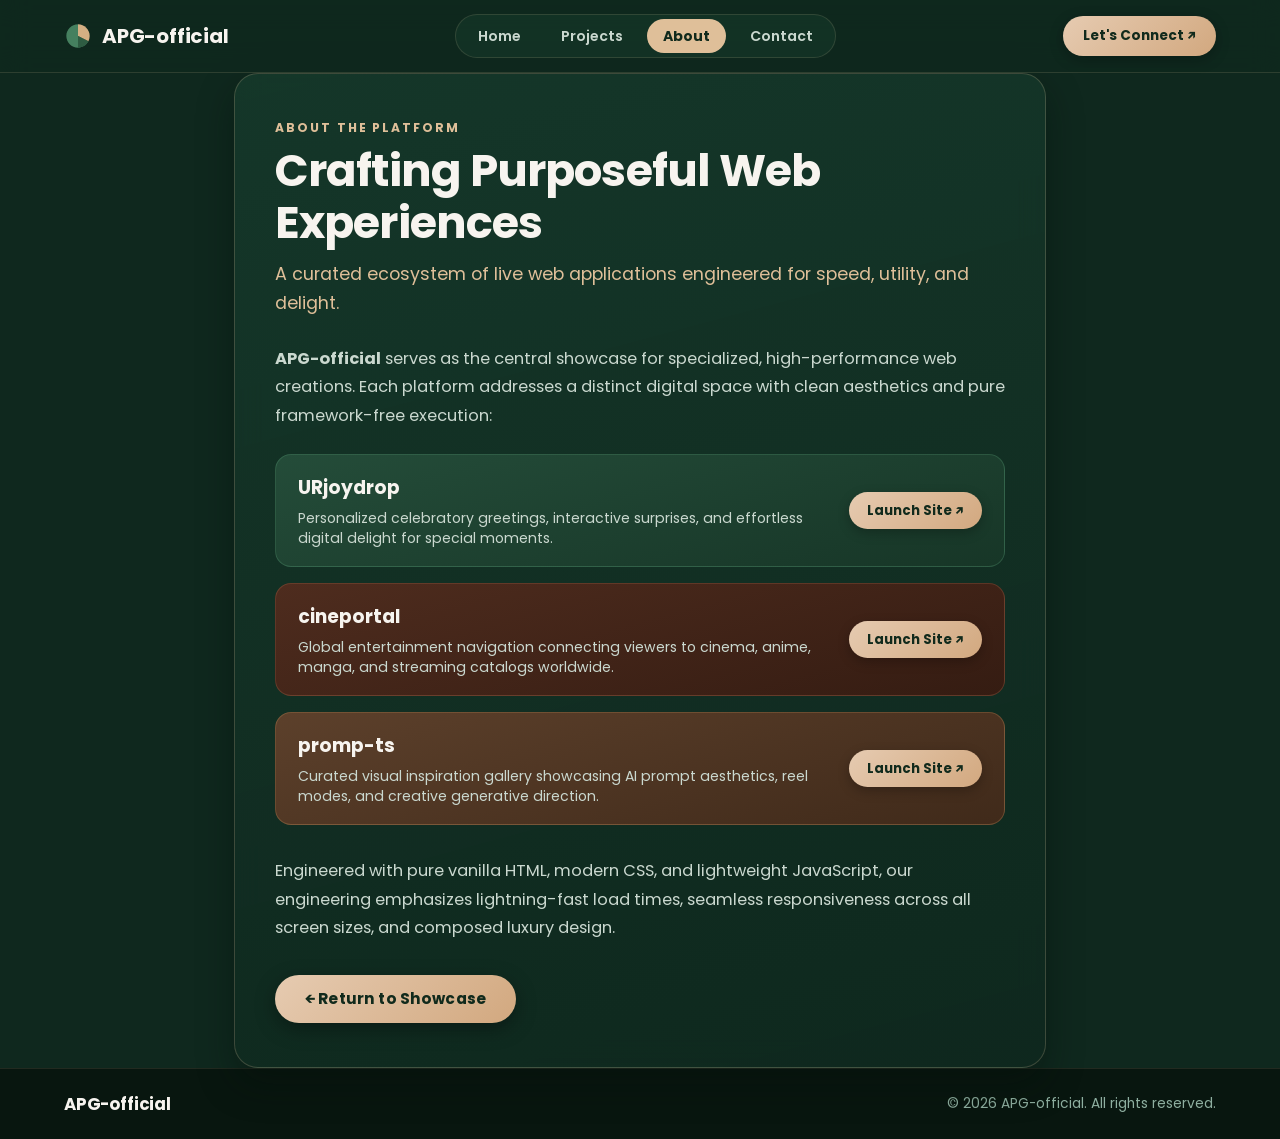
==== commit 5da9fc61: "style(typography): switch to modern geometric sans font (Poppins) matching streaming showcase UI" ====
--- a/about/index.html
+++ b/about/index.html
@@ -6,10 +6,10 @@
   <title>About — APG-official</title>
   <meta name="description" content="Learn about APG-official and our curated suite of modern web applications.">
   
-  <!-- Google Fonts: Plus Jakarta Sans, Playfair Display, and Inter -->
+  <!-- Google Fonts: Poppins & Outfit (Geometric Sans) -->
   <link rel="preconnect" href="https://fonts.googleapis.com">
   <link rel="preconnect" href="https://fonts.gstatic.com" crossorigin>
-  <link href="https://fonts.googleapis.com/css2?family=Inter:wght@400;500;600;700&family=Playfair+Display:ital,wght@0,500;0,600;0,700;1,400;1,600&family=Plus+Jakarta+Sans:wght@400;500;600;700;800&display=swap" rel="stylesheet">
+  <link href="https://fonts.googleapis.com/css2?family=Outfit:wght@400;500;600;700;800&family=Poppins:ital,wght@0,300;0,400;0,500;0,600;0,700;0,800;1,400;1,600&display=swap" rel="stylesheet">
   
   <link rel="stylesheet" href="../css/style.css">
 </head>
--- a/css/style.css
+++ b/css/style.css
@@ -63,9 +63,9 @@
   --shadow-card: 0 16px 36px rgba(4, 14, 9, 0.4);
   --shadow-card-hover: 0 24px 48px rgba(4, 14, 9, 0.6);
 
-  /* Typography Pairing */
-  --font-display: 'Playfair Display', Georgia, serif;
-  --font-sans: 'Plus Jakarta Sans', 'Inter', -apple-system, BlinkMacSystemFont, 'Segoe UI', Roboto, sans-serif;
+  /* Typography Pairing (Modern Geometric Sans — Poppins & Outfit) */
+  --font-display: 'Poppins', 'Outfit', -apple-system, BlinkMacSystemFont, 'Segoe UI', sans-serif;
+  --font-sans: 'Poppins', 'Outfit', -apple-system, BlinkMacSystemFont, 'Segoe UI', Roboto, sans-serif;
 
   /* Layout Metrics */
   --max-width: 1200px;
@@ -256,8 +256,9 @@
   justify-content: center;
   overflow: hidden;
   padding-top: 60px;
-  padding-bottom: 90px;
+  padding-bottom: 70px;
   background-color: var(--forest-deep);
+  border-bottom: 1px solid rgba(223, 191, 153, 0.18);
 }
 
 .hero-bg-container {
@@ -270,12 +271,17 @@
   overflow: hidden;
 }
 
-.hero-bg-img {
+/* Mathematically perfect, razor-sharp two-tone diagonal background (Forest Green & Terracotta Brown) */
+.hero-two-tone-bg {
+  position: absolute;
+  top: 0;
+  left: 0;
   width: 100%;
   height: 100%;
-  object-fit: cover;
-  object-position: center right;
-  display: block;
+  background: 
+    radial-gradient(circle at 82% 35%, rgba(255, 195, 150, 0.16) 0%, transparent 50%),
+    radial-gradient(circle at 20% 50%, rgba(0, 0, 0, 0.25) 0%, transparent 60%),
+    linear-gradient(116deg, #133425 0%, #133425 calc(51% - 0.5px), #895139 calc(51% + 0.5px), #895139 100%);
 }
 
 .hero-overlay {
@@ -284,13 +290,12 @@
   left: 0;
   width: 100%;
   height: 100%;
-  /* Dark forest overlay on the left to ensure high readability while leaving right leaves vivid */
+  pointer-events: none;
   background: linear-gradient(
     90deg, 
-    rgba(15, 40, 30, 0.95) 0%, 
-    rgba(15, 40, 30, 0.82) 42%, 
-    rgba(15, 40, 30, 0.2) 75%, 
-    transparent 100%
+    rgba(15, 40, 30, 0.35) 0%, 
+    rgba(15, 40, 30, 0.1) 35%, 
+    transparent 60%
   );
 }
 
@@ -414,21 +419,6 @@
   padding-left: 2px;
 }
 
-/* Hero Wave Divider */
-.hero-wave-divider {
-  position: absolute;
-  bottom: -1px;
-  left: 0;
-  width: 100%;
-  height: 60px;
-  z-index: 3;
-  pointer-events: none;
-}
-
-.hero-wave-divider svg {
-  width: 100%;
-  height: 100%;
-  display: block;
 }
 
 /* ==========================================================================
@@ -1050,26 +1040,45 @@
 
   .hero-section {
     padding-top: 36px;
-    padding-bottom: 60px;
+    padding-bottom: 50px;
     min-height: auto;
+  }
+
+  /* Clear brown and green split in mobile view */
+  .hero-two-tone-bg {
+    background: 
+      radial-gradient(circle at 85% 25%, rgba(255, 195, 150, 0.15) 0%, transparent 45%),
+      linear-gradient(124deg, #133425 0%, #133425 calc(52% - 0.5px), #895139 calc(52% + 0.5px), #895139 100%);
   }
 
   .hero-overlay {
     background: linear-gradient(
-      180deg,
-      rgba(15, 40, 30, 0.94) 0%,
-      rgba(15, 40, 30, 0.85) 55%,
-      rgba(15, 40, 30, 0.98) 100%
+      90deg,
+      rgba(15, 40, 30, 0.4) 0%,
+      rgba(15, 40, 30, 0.1) 40%,
+      transparent 70%
     );
   }
 
+  .hero-content {
+    max-width: 250px;
+  }
+
   .hero-heading {
-    font-size: 2.2rem;
+    font-size: 2.1rem;
+    line-height: 1.15;
   }
 
   .hero-subtitle {
-    font-size: 0.98rem;
-    margin-bottom: 24px;
+    font-size: 0.92rem;
+    line-height: 1.5;
+    margin-bottom: 22px;
+  }
+
+  .hero-cta-group {
+    flex-direction: column;
+    align-items: flex-start;
+    gap: 12px;
   }
 
   .page-hero {
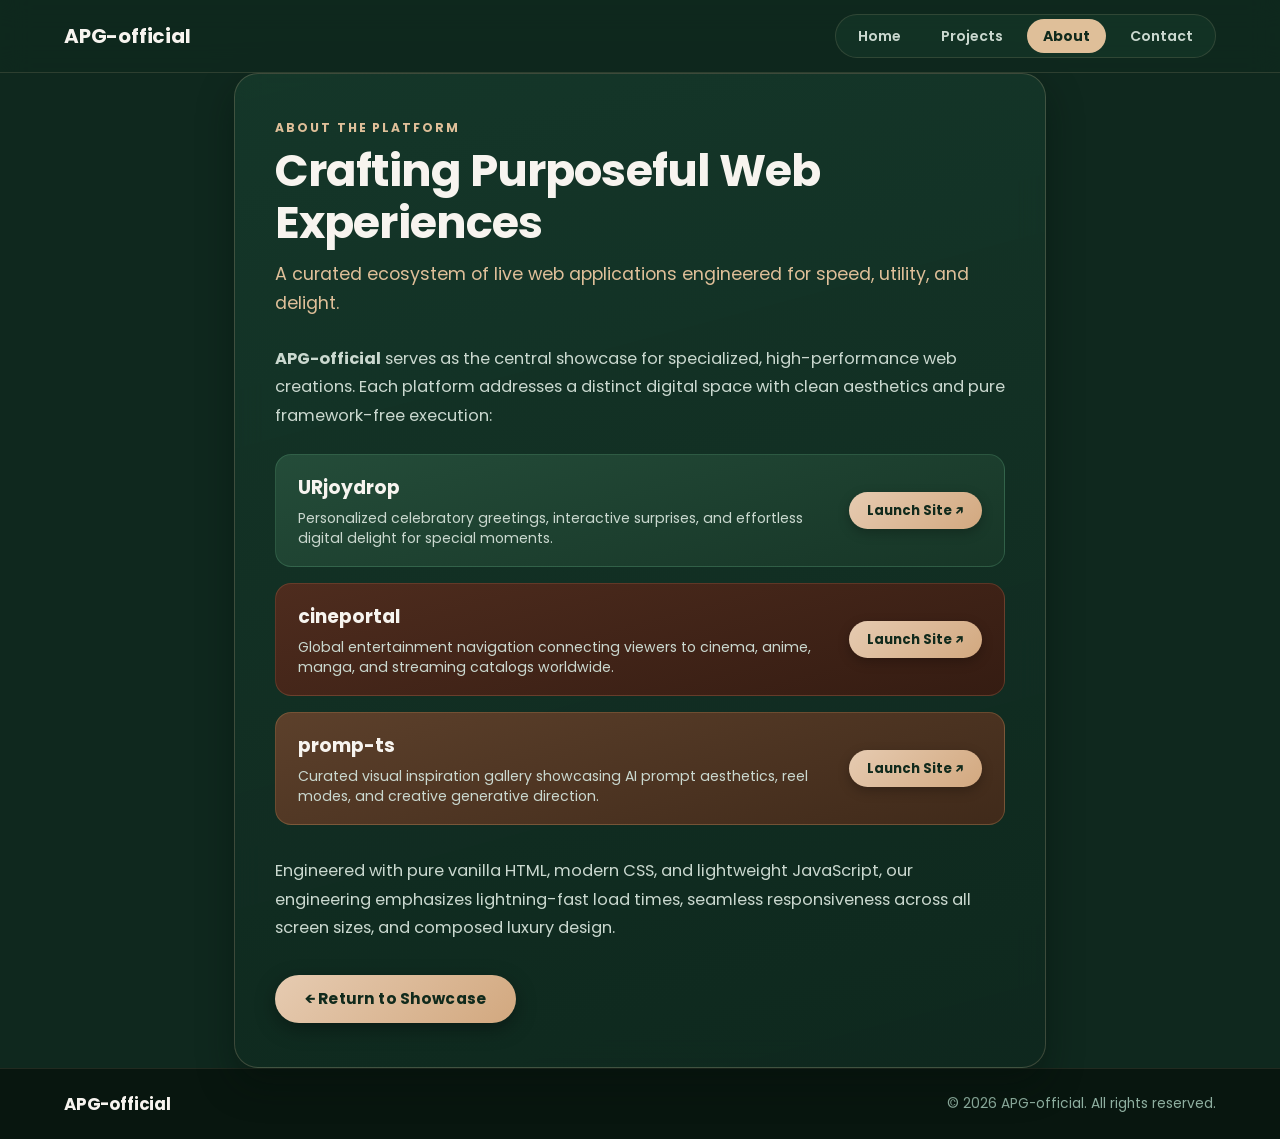
==== commit 82946f48: "refactor(navbar): remove logo icon and let's connect button, optimize mobile nav spacing" ====
--- a/about/index.html
+++ b/about/index.html
@@ -19,11 +19,6 @@
   <header class="site-header">
     <div class="container header-inner">
       <a href="../index.html" class="brand-logo" aria-label="APG-official home">
-        <svg class="brand-leaf-icon" viewBox="0 0 24 24" fill="none" xmlns="http://www.w3.org/2000/svg" aria-hidden="true">
-          <path d="M12 2C6.48 2 2 6.48 2 12c0 5.52 4.48 10 10 10 3.86 0 7.21-2.19 8.91-5.41L12 12V2z" fill="#4B8B67" opacity="0.9"/>
-          <path d="M12 2c5.52 0 10 4.48 10 10 0 1.64-.4 3.19-1.09 4.59L12 12V2z" fill="#D4AF83"/>
-          <path d="M12 12l8.91 4.59C19.78 19.38 16.14 22 12 22v-10z" fill="#2E5C42"/>
-        </svg>
         <span class="brand-text">APG-official</span>
       </a>
 
@@ -33,10 +28,6 @@
         <a href="../about/" class="nav-item active">About</a>
         <a href="../contact/" class="nav-item">Contact</a>
       </nav>
-
-      <div class="header-action">
-        <a href="../contact/" class="btn-connect">Let's Connect &#x2197;</a>
-      </div>
     </div>
   </header>
 
--- a/css/style.css
+++ b/css/style.css
@@ -180,12 +180,6 @@
   opacity: 0.9;
 }
 
-.brand-leaf-icon {
-  width: 28px;
-  height: 28px;
-  flex-shrink: 0;
-}
-
 .brand-text {
   font-family: var(--font-display);
   font-size: 1.25rem;
@@ -222,27 +216,6 @@
   color: var(--btn-sand-text);
   background-color: var(--sand-gold);
   font-weight: 700;
-}
-
-.header-action .btn-connect {
-  display: inline-flex;
-  align-items: center;
-  justify-content: center;
-  height: 40px;
-  padding: 0 20px;
-  font-size: 0.85rem;
-  font-weight: 700;
-  color: var(--btn-sand-text);
-  background: var(--btn-sand-gradient);
-  border-radius: var(--radius-pill);
-  box-shadow: 0 4px 14px rgba(0, 0, 0, 0.25);
-  transition: transform var(--transition-fast), box-shadow var(--transition-fast);
-}
-
-.header-action .btn-connect:hover {
-  background: var(--btn-sand-hover);
-  box-shadow: 0 6px 18px rgba(0, 0, 0, 0.35);
-  transform: translateY(-1px);
 }
 
 /* ==========================================================================
@@ -821,25 +794,7 @@
   color: var(--text-primary);
   line-height: 1.25;
   letter-spacing: -0.015em;
-  margin-bottom: 4px;
-}
-
-.card-domain {
-  font-size: 0.84rem;
-  color: var(--sand-gold);
-  font-weight: 600;
-  letter-spacing: 0.01em;
-  display: inline-flex;
-  align-items: center;
-  gap: 5px;
-  margin-bottom: 10px;
-}
-
-.card-domain-icon {
-  width: 13px;
-  height: 13px;
-  color: var(--sand-gold);
-  flex-shrink: 0;
+  margin-bottom: 8px;
 }
 
 .card-desc {
@@ -1031,11 +986,28 @@
   }
 
   .header-inner {
-    height: 64px;
+    height: 60px;
+  }
+
+  .brand-logo {
+    flex-shrink: 0;
+  }
+
+  .brand-text {
+    font-size: 0.95rem;
+    white-space: nowrap;
   }
 
   .nav-links {
-    display: none; /* Minimal mobile header */
+    display: flex;
+    gap: 3px;
+    padding: 3px 5px;
+  }
+
+  .nav-item {
+    font-size: 0.74rem;
+    padding: 4px 8px;
+    white-space: nowrap;
   }
 
   .hero-section {
@@ -1145,18 +1117,7 @@
 
   .card-title {
     font-size: 1.05rem;
-    margin-bottom: 2px;
-  }
-
-  .card-domain {
-    font-size: 0.72rem;
-    gap: 3px;
     margin-bottom: 6px;
-  }
-
-  .card-domain-icon {
-    width: 11px;
-    height: 11px;
   }
 
   .card-desc {
